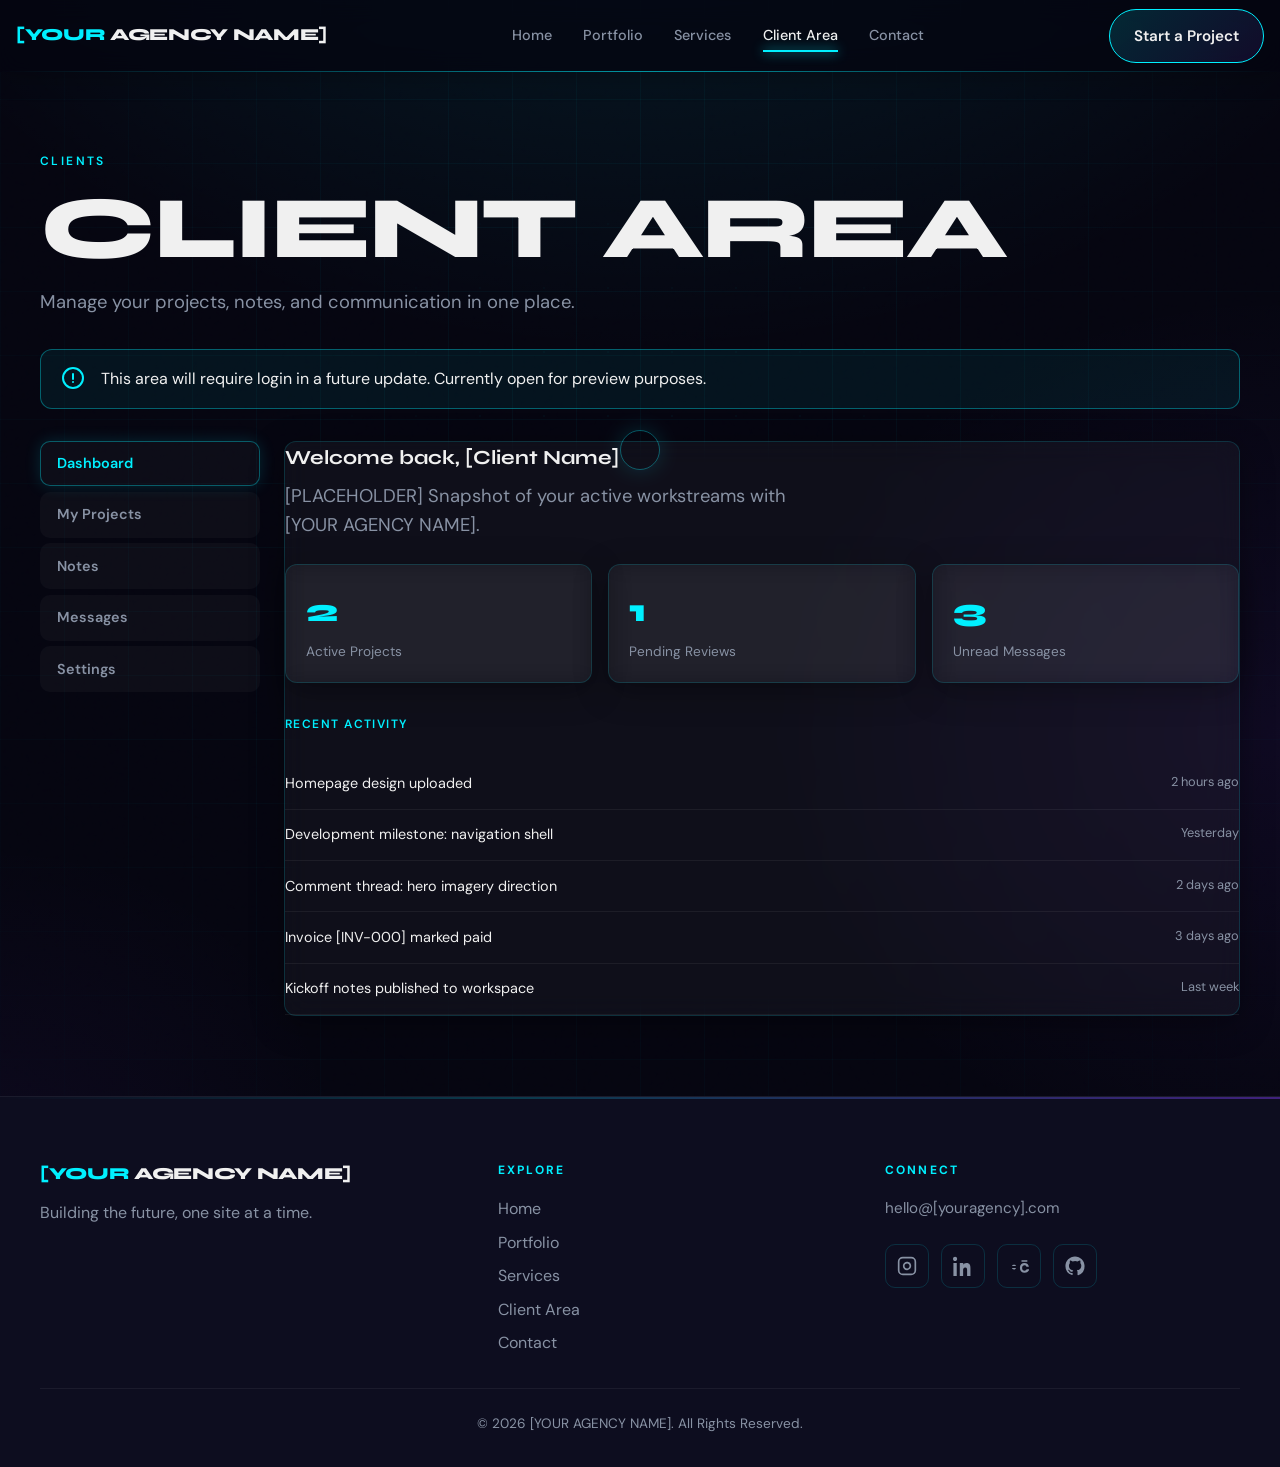
==== client-area.html @ 8cc94b4e "Add multi-page agency portfolio site (static HTML/CSS/JS) Co-authored-by: Cursor <cursoragent@cursor" ====
<!DOCTYPE html>
<html lang="en">
  <head>
    <meta charset="utf-8" />
    <meta name="viewport" content="width=device-width, initial-scale=1" />
    <meta name="description" content="Client Area — preview dashboard for [YOUR AGENCY NAME] clients." />
    <title>Client Area — [YOUR AGENCY NAME]</title>
    <link rel="icon" href="favicon.svg" type="image/svg+xml" />
    <link rel="preconnect" href="https://fonts.googleapis.com" />
    <link rel="preconnect" href="https://fonts.gstatic.com" crossorigin />
    <link
      href="https://fonts.googleapis.com/css2?family=DM+Sans:ital,opsz,wght@0,9..40,400;0,9..40,500;0,9..40,600;0,9..40,700&family=Syne:wght@400;500;600;700;800&display=swap"
      rel="stylesheet"
    />
    <link rel="stylesheet" href="style.css" />
  </head>
  <body class="page page--client-area" data-page="client-area">
    <!-- BRAND_PLACEHOLDER: [YOUR AGENCY NAME] -->

    <div class="page-bg" aria-hidden="true">
      <div class="page-bg__grid"></div>
      <div class="page-bg__dots"></div>
      <div class="page-bg__noise"></div>
    </div>

    <div class="custom-cursor" aria-hidden="true">
      <div class="custom-cursor__dot"></div>
      <div class="custom-cursor__ring"></div>
    </div>

    <header id="site-header" class="site-header"></header>

    <main id="main-content">
      <section class="page-hero" aria-labelledby="client-title">
        <div class="container">
          <header class="reveal">
            <span class="section__eyebrow">Clients</span>
            <h1 id="client-title" class="section__title section__title--page">CLIENT AREA</h1>
            <p class="section__lead">Manage your projects, notes, and communication in one place.</p>
          </header>

          <div class="banner-info reveal" role="status">
            <svg width="24" height="24" viewBox="0 0 24 24" fill="none" stroke="currentColor" aria-hidden="true">
              <circle cx="12" cy="12" r="10" stroke-width="2" />
              <path d="M12 8v5M12 16h.01" stroke-width="2" stroke-linecap="round" />
            </svg>
            <p style="margin: 0; color: var(--text-primary)">
              This area will require login in a future update. Currently open for preview purposes.
            </p>
          </div>

          <div class="dashboard reveal">
            <div class="dashboard__tabs" role="tablist" aria-label="Client dashboard sections">
              <button
                type="button"
                class="tab-btn is-active"
                role="tab"
                aria-selected="true"
                aria-controls="panel-dashboard"
                id="tab-dashboard"
                data-tab-target="dashboard"
              >
                Dashboard
              </button>
              <button
                type="button"
                class="tab-btn"
                role="tab"
                aria-selected="false"
                aria-controls="panel-projects"
                id="tab-projects"
                data-tab-target="projects"
              >
                My Projects
              </button>
              <button
                type="button"
                class="tab-btn"
                role="tab"
                aria-selected="false"
                aria-controls="panel-notes"
                id="tab-notes"
                data-tab-target="notes"
              >
                Notes
              </button>
              <button
                type="button"
                class="tab-btn"
                role="tab"
                aria-selected="false"
                aria-controls="panel-messages"
                id="tab-messages"
                data-tab-target="messages"
              >
                Messages
              </button>
              <button
                type="button"
                class="tab-btn"
                role="tab"
                aria-selected="false"
                aria-controls="panel-settings"
                id="tab-settings"
                data-tab-target="settings"
              >
                Settings
              </button>
            </div>

            <div class="dashboard__panels">
              <!-- Dashboard -->
              <div
                class="tab-panel is-active glass glass--static"
                role="tabpanel"
                id="panel-dashboard"
                aria-labelledby="tab-dashboard"
                data-tab-panel="dashboard"
              >
                <h2 class="service-card__title" style="margin-top: 0">Welcome back, [Client Name]</h2>
                <p class="section__lead" style="margin-bottom: 1.5rem">
                  [PLACEHOLDER] Snapshot of your active workstreams with [YOUR AGENCY NAME].
                </p>
                <div class="stat-grid">
                  <article class="glass glass--static stat-card">
                    <p class="stat-card__value">2</p>
                    <p class="stat-card__label">Active Projects</p>
                  </article>
                  <article class="glass glass--static stat-card">
                    <p class="stat-card__value">1</p>
                    <p class="stat-card__label">Pending Reviews</p>
                  </article>
                  <article class="glass glass--static stat-card">
                    <p class="stat-card__value">3</p>
                    <p class="stat-card__label">Unread Messages</p>
                  </article>
                </div>
                <h3 class="section__eyebrow" style="margin-top: 2rem; letter-spacing: 0.12em">Recent activity</h3>
                <ul class="activity-list">
                  <li>
                    <span>Homepage design uploaded</span>
                    <time datetime="2026-05-04">2 hours ago</time>
                  </li>
                  <li>
                    <span>Development milestone: navigation shell</span>
                    <time datetime="2026-05-03">Yesterday</time>
                  </li>
                  <li>
                    <span>Comment thread: hero imagery direction</span>
                    <time datetime="2026-05-02">2 days ago</time>
                  </li>
                  <li>
                    <span>Invoice [INV-000] marked paid</span>
                    <time datetime="2026-05-01">3 days ago</time>
                  </li>
                  <li>
                    <span>Kickoff notes published to workspace</span>
                    <time datetime="2026-04-28">Last week</time>
                  </li>
                </ul>
              </div>

              <!-- Projects -->
              <div
                class="tab-panel glass glass--static"
                role="tabpanel"
                id="panel-projects"
                aria-labelledby="tab-projects"
                data-tab-panel="projects"
                hidden
              >
                <h2 class="service-card__title" style="margin-top: 0">My Projects</h2>
                <div style="display: grid; gap: 1rem; margin-top: 1rem">
                  <article class="glass glass--static" style="padding: 1.25rem">
                    <div style="display: flex; flex-wrap: wrap; justify-content: space-between; gap: 0.75rem">
                      <h3 class="portfolio-item__name" style="margin: 0">Aurora Commerce</h3>
                      <span class="badge badge--progress">In Progress</span>
                    </div>
                    <p style="color: var(--text-secondary); font-size: 0.9rem; margin: 0.35rem 0 0">
                      Last updated: <time datetime="2026-05-04">May 4, 2026</time>
                    </p>
                    <div class="progress" aria-hidden="true">
                      <div class="progress__bar" style="width: 62%"></div>
                    </div>
                    <button type="button" class="btn btn--magnetic" style="margin-top: 1rem">View Details</button>
                  </article>
                  <article class="glass glass--static" style="padding: 1.25rem">
                    <div style="display: flex; flex-wrap: wrap; justify-content: space-between; gap: 0.75rem">
                      <h3 class="portfolio-item__name" style="margin: 0">Signal Foundry Site</h3>
                      <span class="badge badge--review">Review</span>
                    </div>
                    <p style="color: var(--text-secondary); font-size: 0.9rem; margin: 0.35rem 0 0">
                      Last updated: <time datetime="2026-05-02">May 2, 2026</time>
                    </p>
                    <div class="progress" aria-hidden="true">
                      <div class="progress__bar" style="width: 88%"></div>
                    </div>
                    <button type="button" class="btn btn--magnetic" style="margin-top: 1rem">View Details</button>
                  </article>
                  <article class="glass glass--static" style="padding: 1.25rem">
                    <div style="display: flex; flex-wrap: wrap; justify-content: space-between; gap: 0.75rem">
                      <h3 class="portfolio-item__name" style="margin: 0">Vertex Summit Hub</h3>
                      <span class="badge badge--done">Complete</span>
                    </div>
                    <p style="color: var(--text-secondary); font-size: 0.9rem; margin: 0.35rem 0 0">
                      Last updated: <time datetime="2026-04-20">Apr 20, 2026</time>
                    </p>
                    <div class="progress" aria-hidden="true">
                      <div class="progress__bar" style="width: 100%"></div>
                    </div>
                    <button type="button" class="btn btn--magnetic" style="margin-top: 1rem">View Details</button>
                  </article>
                </div>
              </div>

              <!-- Notes -->
              <div
                class="tab-panel glass glass--static"
                role="tabpanel"
                id="panel-notes"
                aria-labelledby="tab-notes"
                data-tab-panel="notes"
                hidden
              >
                <h2 class="service-card__title" style="margin-top: 0">Notes</h2>
                <p class="section__lead">Saved locally in your browser (localStorage) for this preview.</p>
                <form id="note-form" class="note-form glass glass--static" style="padding: 1rem; margin-bottom: 1rem">
                  <div class="field">
                    <label for="note-title">Note title</label>
                    <input id="note-title" name="note-title" type="text" autocomplete="off" placeholder="[TITLE]" />
                    <span class="field__error" aria-live="polite"></span>
                  </div>
                  <div class="field">
                    <label for="note-body">Note body</label>
                    <textarea id="note-body" name="note-body" rows="4" placeholder="[NOTE CONTENT]"></textarea>
                    <span class="field__error" aria-live="polite"></span>
                  </div>
                  <button type="submit" class="btn btn--primary btn--magnetic">Add Note</button>
                </form>
                <div class="notes-layout">
                  <div id="notes-list" class="notes-list" aria-label="Saved notes"></div>
                  <div id="note-detail" class="note-editor glass glass--static">
                    <p style="margin: 0; color: var(--text-secondary)">Select a note to read it here.</p>
                  </div>
                </div>
              </div>

              <!-- Messages -->
              <div
                class="tab-panel glass glass--static"
                role="tabpanel"
                id="panel-messages"
                aria-labelledby="tab-messages"
                data-tab-panel="messages"
                hidden
              >
                <h2 class="service-card__title" style="margin-top: 0">Messages</h2>
                <p class="section__lead">[PLACEHOLDER] Thread preview — no backend attached.</p>
                <div id="chat-thread" class="chat" aria-label="Mock conversation">
                  <div class="chat-bubble chat-bubble--agency">
                    Hey [Client Name] — sharing the updated hero concepts in the workspace. Let us know which direction
                    feels closest.
                  </div>
                  <div class="chat-bubble chat-bubble--client">
                    Loving direction B. Can we push the typography even larger on desktop?
                  </div>
                  <div class="chat-bubble chat-bubble--agency">
                    Absolutely — we'll stage a v2 with oversized display type and tighter rhythm.
                  </div>
                </div>
                <form id="chat-form" class="chat-form">
                  <label class="visually-hidden" for="chat-input">Message</label>
                  <input id="chat-input" type="text" placeholder="[TYPE A MESSAGE]" autocomplete="off" />
                  <button type="submit" class="btn btn--primary btn--magnetic">Send</button>
                </form>
              </div>

              <!-- Settings -->
              <div
                class="tab-panel glass glass--static"
                role="tabpanel"
                id="panel-settings"
                aria-labelledby="tab-settings"
                data-tab-panel="settings"
                hidden
              >
                <h2 class="service-card__title" style="margin-top: 0">Settings</h2>
                <p class="section__lead">[PLACEHOLDER] Profile fields — preview only.</p>
                <form id="settings-form" class="glass glass--static" style="padding: 1.25rem; display: grid; gap: 1rem">
                  <div class="field">
                    <label for="set-name">Name</label>
                    <input id="set-name" type="text" value="[Client Name]" autocomplete="name" />
                  </div>
                  <div class="field">
                    <label for="set-email">Email</label>
                    <input id="set-email" type="email" value="client@[youragency].com" autocomplete="email" />
                  </div>
                  <div class="field">
                    <label for="set-company">Company</label>
                    <input id="set-company" type="text" value="[COMPANY NAME]" autocomplete="organization" />
                  </div>
                  <div class="field">
                    <label for="set-contact">Preferred contact method</label>
                    <select id="set-contact">
                      <option>Email</option>
                      <option>Phone</option>
                      <option>Slack / Chat</option>
                    </select>
                  </div>
                  <button type="submit" class="btn btn--primary btn--magnetic">Save Changes</button>
                </form>
              </div>
            </div>
          </div>
        </div>
      </section>
    </main>

    <footer id="site-footer" class="site-footer"></footer>

    <script src="components.js"></script>
    <script src="main.js"></script>
  </body>
</html>
---- style.css ----
/**
 * [YOUR AGENCY NAME] — Global styles
 * Futuristic agency theme: deep space, cyan/violet accents, glass UI.
 * Mobile-first breakpoints: 480 | 768 | 1024 | 1280
 */

/* -------------------------------------------------------------------------- */
/* Design tokens                                                              */
/* -------------------------------------------------------------------------- */

:root {
  --bg-primary: #050510;
  --bg-secondary: #0d0d1f;
  --bg-card: rgba(255, 255, 255, 0.04);
  --accent-cyan: #00f0ff;
  --accent-cyan-glow: rgba(0, 240, 255, 0.15);
  --accent-violet: #7c3aed;
  --accent-violet-glow: rgba(124, 58, 237, 0.15);
  --text-primary: #f0f0f0;
  --text-secondary: #8892a4;
  --border: rgba(0, 240, 255, 0.15);
  --glass-blur: blur(12px);
  --radius: 12px;
  --font-display: "Syne", sans-serif;
  --font-body: "DM Sans", sans-serif;
  --error: #ff4d6d;
  --header-h: 72px;
  --ease-out: cubic-bezier(0.22, 1, 0.36, 1);
}

/* -------------------------------------------------------------------------- */
/* Base                                                                       */
/* -------------------------------------------------------------------------- */

*,
*::before,
*::after {
  box-sizing: border-box;
}

html {
  scroll-behavior: smooth;
}

body {
  margin: 0;
  min-height: 100vh;
  font-family: var(--font-body);
  font-size: 1rem;
  line-height: 1.6;
  color: var(--text-primary);
  background-color: var(--bg-primary);
  overflow-x: hidden;
  -webkit-font-smoothing: antialiased;
}

/* Custom cursor: hide system cursor on fine pointers only */
@media (pointer: fine) {
  body.has-custom-cursor,
  body.has-custom-cursor * {
    cursor: none;
  }
}

img {
  max-width: 100%;
  height: auto;
  display: block;
}

a {
  color: inherit;
  text-decoration: none;
}

button,
input,
select,
textarea {
  font: inherit;
  color: inherit;
}

:focus {
  outline: none;
}

:focus-visible {
  outline: 2px solid var(--accent-cyan);
  outline-offset: 3px;
}

/* -------------------------------------------------------------------------- */
/* Page shell — shared background (every page)                                */
/* -------------------------------------------------------------------------- */

.page-bg {
  position: fixed;
  inset: 0;
  z-index: -2;
  background-color: var(--bg-primary);
  background-image:
    radial-gradient(ellipse 120% 80% at 50% -20%, rgba(0, 240, 255, 0.12), transparent 55%),
    radial-gradient(ellipse 80% 60% at 100% 50%, rgba(124, 58, 237, 0.08), transparent 50%),
    radial-gradient(ellipse 60% 50% at 0% 80%, rgba(124, 58, 237, 0.06), transparent 45%);
  overflow: hidden;
}

/* Animated grid */
.page-bg__grid {
  position: absolute;
  inset: -50%;
  width: 200%;
  height: 200%;
  background-image:
    linear-gradient(rgba(0, 240, 255, 0.04) 1px, transparent 1px),
    linear-gradient(90deg, rgba(0, 240, 255, 0.04) 1px, transparent 1px);
  background-size: 64px 64px;
  transform-origin: center;
  animation: grid-drift 80s linear infinite;
  mask-image: radial-gradient(ellipse 55% 55% at 50% 40%, black 20%, transparent 70%);
}

@keyframes grid-drift {
  0% {
    transform: translate(0, 0) rotate(0deg);
  }
  100% {
    transform: translate(-64px, -64px) rotate(0.5deg);
  }
}

/* Glowing grid intersections (subtle dots) */
.page-bg__dots {
  position: absolute;
  inset: 0;
  background-image: radial-gradient(
    circle,
    rgba(0, 240, 255, 0.12) 1px,
    transparent 1.5px
  );
  background-size: 64px 64px;
  opacity: 0.35;
  animation: grid-drift 80s linear infinite reverse;
  mask-image: radial-gradient(ellipse 50% 45% at 50% 35%, black, transparent 75%);
}

/* Noise overlay */
.page-bg__noise {
  position: absolute;
  inset: 0;
  opacity: 0.07;
  pointer-events: none;
  background-image: url("data:image/svg+xml,%3Csvg viewBox='0 0 256 256' xmlns='http://www.w3.org/2000/svg'%3E%3Cfilter id='n'%3E%3CfeTurbulence type='fractalNoise' baseFrequency='0.9' numOctaves='4' stitchTiles='stitch'/%3E%3C/filter%3E%3Crect width='100%25' height='100%25' filter='url(%23n)'/%3E%3C/svg%3E");
  mix-blend-mode: overlay;
}

/* -------------------------------------------------------------------------- */
/* Custom cursor                                                              */
/* -------------------------------------------------------------------------- */

.custom-cursor {
  position: fixed;
  top: 0;
  left: 0;
  z-index: 9999;
  pointer-events: none;
  mix-blend-mode: screen;
  display: none;
}

@media (pointer: fine) {
  .custom-cursor {
    display: block;
  }
}

.custom-cursor__dot {
  position: absolute;
  width: 8px;
  height: 8px;
  margin: -4px 0 0 -4px;
  border-radius: 50%;
  background: var(--accent-cyan);
  box-shadow:
    0 0 12px var(--accent-cyan),
    0 0 24px var(--accent-cyan-glow);
  transform: translate3d(-100px, -100px, 0);
  transition: transform 0.06s linear;
}

.custom-cursor__ring {
  position: absolute;
  width: 40px;
  height: 40px;
  margin: -20px 0 0 -20px;
  border-radius: 50%;
  border: 1px solid rgba(0, 240, 255, 0.35);
  box-shadow: 0 0 20px rgba(0, 240, 255, 0.15);
  transform: translate3d(-100px, -100px, 0);
  transition: transform 0.18s var(--ease-out);
}

/* -------------------------------------------------------------------------- */
/* Page transitions                                                           */
/* -------------------------------------------------------------------------- */

body {
  opacity: 1;
  transform: translateY(0);
  transition:
    opacity 0.45s var(--ease-out),
    transform 0.45s var(--ease-out);
}

body.page-exit {
  opacity: 0;
  transform: translateY(-16px);
}

body.page-enter {
  opacity: 0;
  transform: translateY(20px);
}

body.page-enter-active {
  opacity: 1;
  transform: translateY(0);
}

/* -------------------------------------------------------------------------- */
/* Layout utilities                                                           */
/* -------------------------------------------------------------------------- */

.container {
  width: min(1200px, 100% - 2rem);
  margin-inline: auto;
}

@media (min-width: 768px) {
  .container {
    width: min(1200px, 100% - 3rem);
  }
}

.section {
  position: relative;
  padding-block: clamp(3.5rem, 10vw, 6rem);
}

.section__title {
  font-family: var(--font-display);
  font-weight: 800;
  font-size: clamp(2.5rem, 6vw, 4.5rem);
  line-height: 1.05;
  letter-spacing: -0.02em;
  margin: 0 0 0.75rem;
}

.section__title--page {
  font-size: clamp(3rem, 8vw, 5.5rem);
}

.section__eyebrow {
  font-size: 0.75rem;
  font-weight: 600;
  letter-spacing: 0.2em;
  text-transform: uppercase;
  color: var(--accent-cyan);
  margin-bottom: 0.75rem;
  display: block;
}

.section__lead {
  color: var(--text-secondary);
  font-size: clamp(1rem, 2vw, 1.15rem);
  max-width: 42ch;
  margin: 0 0 2rem;
}

/* Wave / diagonal section dividers — never flat horizontal rules */
.section-divider {
  display: block;
  width: 100%;
  height: clamp(48px, 8vw, 80px);
  color: var(--bg-secondary);
  margin-top: -1px;
}

.section-divider--flip {
  transform: scaleY(-1);
}

.section-divider--diagonal {
  height: clamp(40px, 6vw, 64px);
  background: linear-gradient(
    to bottom right,
    transparent 49.5%,
    var(--bg-secondary) 50%
  );
}

/* -------------------------------------------------------------------------- */
/* Reveal on scroll (Intersection Observer)                                   */
/* -------------------------------------------------------------------------- */

.reveal {
  opacity: 0;
  transform: translateY(28px);
  transition:
    opacity 0.7s var(--ease-out),
    transform 0.7s var(--ease-out);
}

.reveal.is-visible {
  opacity: 1;
  transform: translateY(0);
}

.reveal-stagger > * {
  opacity: 0;
  transform: translateY(24px);
  transition:
    opacity 0.65s var(--ease-out),
    transform 0.65s var(--ease-out);
}

.reveal-stagger.is-visible > * {
  opacity: 1;
  transform: translateY(0);
}

/* -------------------------------------------------------------------------- */
/* Buttons                                                                    */
/* -------------------------------------------------------------------------- */

.btn {
  position: relative;
  display: inline-flex;
  align-items: center;
  justify-content: center;
  gap: 0.5rem;
  padding: 0.85rem 1.5rem;
  border-radius: 999px;
  font-weight: 600;
  font-size: 0.95rem;
  border: 1px solid rgba(0, 240, 255, 0.45);
  background: transparent;
  color: var(--text-primary);
  box-shadow: 0 0 0 rgba(0, 240, 255, 0);
  transition:
    border-color 0.3s ease,
    box-shadow 0.35s ease,
    background 0.3s ease,
    transform 0.2s var(--ease-out);
}

.btn--magnetic {
  will-change: transform;
}

.btn::before {
  content: "";
  position: absolute;
  inset: -1px;
  border-radius: inherit;
  padding: 1px;
  background: linear-gradient(135deg, rgba(0, 240, 255, 0.5), rgba(124, 58, 237, 0.35));
  -webkit-mask:
    linear-gradient(#fff 0 0) content-box,
    linear-gradient(#fff 0 0);
  mask:
    linear-gradient(#fff 0 0) content-box,
    linear-gradient(#fff 0 0);
  -webkit-mask-composite: xor;
  mask-composite: exclude;
  opacity: 0;
  transition: opacity 0.3s ease;
  pointer-events: none;
}

.btn:hover::before,
.btn:focus-visible::before {
  opacity: 1;
}

.btn:hover,
.btn:focus-visible {
  border-color: var(--accent-cyan);
  box-shadow:
    0 0 24px var(--accent-cyan-glow),
    0 0 48px rgba(0, 240, 255, 0.08);
}

.btn--primary {
  background: linear-gradient(135deg, rgba(0, 240, 255, 0.15), rgba(124, 58, 237, 0.12));
  border-color: var(--accent-cyan);
}

.btn--primary:hover,
.btn--primary:focus-visible {
  background: linear-gradient(135deg, rgba(0, 240, 255, 0.35), rgba(124, 58, 237, 0.2));
}

.btn--glow {
  animation: btn-glow-pulse 2.5s ease-in-out infinite;
}

@keyframes btn-glow-pulse {
  0%,
  100% {
    box-shadow: 0 0 20px rgba(0, 240, 255, 0.15);
  }
  50% {
    box-shadow:
      0 0 32px rgba(0, 240, 255, 0.35),
      0 0 64px rgba(0, 240, 255, 0.12);
  }
}

.btn-row {
  display: flex;
  flex-wrap: wrap;
  gap: 1rem;
}

/* -------------------------------------------------------------------------- */
/* Glass cards                                                                */
/* -------------------------------------------------------------------------- */

.glass {
  position: relative;
  background: var(--bg-card);
  -webkit-backdrop-filter: var(--glass-blur);
  backdrop-filter: var(--glass-blur);
  border: 1px solid var(--border);
  border-radius: var(--radius);
  box-shadow: 0 8px 32px rgba(0, 0, 0, 0.35);
  transition:
    transform 0.35s var(--ease-out),
    border-color 0.35s ease,
    box-shadow 0.35s ease;
}

.glass:hover {
  border-color: rgba(0, 240, 255, 0.45);
  box-shadow:
    0 0 24px var(--accent-cyan-glow),
    0 12px 40px rgba(0, 0, 0, 0.4);
}

.glass--static:hover {
  transform: none;
}

.glass--lift:hover {
  transform: scale(1.02) translateY(-4px);
}

/* -------------------------------------------------------------------------- */
/* Site header / nav                                                          */
/* -------------------------------------------------------------------------- */

.site-header {
  position: fixed;
  top: 0;
  left: 0;
  right: 0;
  z-index: 1000;
  height: var(--header-h);
  display: flex;
  align-items: center;
  background: rgba(5, 5, 16, 0.72);
  -webkit-backdrop-filter: blur(12px);
  backdrop-filter: blur(12px);
  border-bottom: 1px solid transparent;
  border-image: linear-gradient(
      90deg,
      transparent,
      rgba(0, 240, 255, 0.35) 30%,
      rgba(0, 240, 255, 0.6) 50%,
      rgba(0, 240, 255, 0.35) 70%,
      transparent
    )
    1;
  box-shadow: 0 4px 24px rgba(0, 0, 0, 0.25);
}

.site-header__inner {
  width: min(1280px, 100% - 2rem);
  margin-inline: auto;
  display: flex;
  align-items: center;
  justify-content: space-between;
  gap: 1rem;
}

.logo {
  font-family: var(--font-display);
  font-weight: 800;
  font-size: 1.05rem;
  letter-spacing: -0.02em;
  white-space: nowrap;
}

.logo__accent {
  color: var(--accent-cyan);
}

.logo__rest {
  color: var(--text-primary);
}

.nav-desktop {
  display: none;
  align-items: center;
  gap: 0.25rem;
}

@media (min-width: 1024px) {
  .nav-desktop {
    display: flex;
  }
}

.nav-desktop a {
  position: relative;
  padding: 0.5rem 0.85rem;
  font-size: 0.9rem;
  font-weight: 500;
  color: var(--text-secondary);
  transition: color 0.25s ease;
}

.nav-desktop a::after {
  content: "";
  position: absolute;
  left: 0.85rem;
  right: 0.85rem;
  bottom: 0.2rem;
  height: 2px;
  background: var(--accent-cyan);
  transform: scaleX(0);
  transform-origin: left;
  transition: transform 0.35s var(--ease-out);
  box-shadow: 0 0 12px var(--accent-cyan);
}

.nav-desktop a:hover,
.nav-desktop a:focus-visible {
  color: var(--text-primary);
  text-shadow: 0 0 18px rgba(0, 240, 255, 0.35);
}

.nav-desktop a.is-active {
  color: var(--text-primary);
}

.nav-desktop a.is-active::after {
  transform: scaleX(1);
}

.nav-cta {
  display: none;
}

@media (min-width: 1024px) {
  .nav-cta {
    display: inline-flex;
  }
}

.nav-toggle {
  display: flex;
  align-items: center;
  justify-content: center;
  width: 48px;
  height: 48px;
  border: 1px solid var(--border);
  border-radius: 10px;
  background: rgba(255, 255, 255, 0.03);
  -webkit-backdrop-filter: blur(8px);
  backdrop-filter: blur(8px);
  cursor: pointer;
}

@media (min-width: 1024px) {
  .nav-toggle {
    display: none;
  }
}

.nav-toggle__bars {
  display: flex;
  flex-direction: column;
  gap: 6px;
  width: 22px;
}

.nav-toggle__bars span {
  display: block;
  height: 2px;
  background: var(--accent-cyan);
  border-radius: 2px;
  transition: transform 0.3s ease, opacity 0.3s ease;
}

.site-header.is-open .nav-toggle__bars span:nth-child(1) {
  transform: translateY(8px) rotate(45deg);
}

.site-header.is-open .nav-toggle__bars span:nth-child(2) {
  opacity: 0;
}

.site-header.is-open .nav-toggle__bars span:nth-child(3) {
  transform: translateY(-8px) rotate(-45deg);
}

/* Mobile overlay menu */
.nav-overlay {
  position: fixed;
  inset: 0;
  z-index: 999;
  background: rgba(5, 5, 16, 0.94);
  -webkit-backdrop-filter: blur(16px);
  backdrop-filter: blur(16px);
  display: flex;
  flex-direction: column;
  padding: calc(var(--header-h) + 1rem) 1.5rem 2rem;
  transform: translateX(100%);
  visibility: hidden;
  transition:
    transform 0.45s var(--ease-out),
    visibility 0.45s;
}

.site-header.is-open .nav-overlay {
  transform: translateX(0);
  visibility: visible;
}

.nav-overlay__close {
  position: absolute;
  top: 1rem;
  right: 1rem;
  width: 48px;
  height: 48px;
  border: 1px solid var(--border);
  border-radius: 10px;
  background: rgba(255, 255, 255, 0.04);
  font-size: 1.5rem;
  line-height: 1;
  color: var(--accent-cyan);
}

.nav-overlay__links {
  display: flex;
  flex-direction: column;
  gap: 0.5rem;
  margin-top: auto;
  margin-bottom: auto;
}

.nav-overlay__links a {
  font-family: var(--font-display);
  font-size: clamp(1.75rem, 8vw, 2.75rem);
  font-weight: 700;
  padding: 0.65rem 0;
  border-bottom: 1px solid rgba(255, 255, 255, 0.06);
  transform: translateX(40px);
  opacity: 0;
  transition:
    transform 0.4s var(--ease-out),
    opacity 0.4s ease;
}

.site-header.is-open .nav-overlay__links a {
  transform: translateX(0);
  opacity: 1;
}

.site-header.is-open .nav-overlay__links a:nth-child(1) {
  transition-delay: 0.05s;
}
.site-header.is-open .nav-overlay__links a:nth-child(2) {
  transition-delay: 0.1s;
}
.site-header.is-open .nav-overlay__links a:nth-child(3) {
  transition-delay: 0.15s;
}
.site-header.is-open .nav-overlay__links a:nth-child(4) {
  transition-delay: 0.2s;
}
.site-header.is-open .nav-overlay__links a:nth-child(5) {
  transition-delay: 0.25s;
}

.nav-overlay__links a.is-active {
  color: var(--accent-cyan);
}

.nav-overlay__cta {
  margin-top: 1rem;
}

/* -------------------------------------------------------------------------- */
/* Main content offset for fixed header                                       */
/* -------------------------------------------------------------------------- */

main {
  padding-top: var(--header-h);
}

/* -------------------------------------------------------------------------- */
/* Hero (home)                                                                */
/* -------------------------------------------------------------------------- */

.hero {
  position: relative;
  min-height: 100vh;
  min-height: 100dvh;
  display: flex;
  flex-direction: column;
  justify-content: center;
  padding-block: clamp(4rem, 12vh, 6rem);
  overflow: hidden;
}

.hero__glow {
  position: absolute;
  width: min(90vw, 700px);
  height: min(90vw, 700px);
  top: 15%;
  left: 50%;
  transform: translateX(-50%);
  background: radial-gradient(circle, rgba(0, 240, 255, 0.18), transparent 65%);
  filter: blur(40px);
  pointer-events: none;
  z-index: 0;
}

.hero__float {
  position: absolute;
  border-radius: 50%;
  filter: blur(60px);
  opacity: 0.5;
  pointer-events: none;
  z-index: 0;
}

.hero__float--1 {
  width: 280px;
  height: 280px;
  background: rgba(124, 58, 237, 0.35);
  top: 10%;
  right: -5%;
  animation: float-a 18s ease-in-out infinite;
}

.hero__float--2 {
  width: 220px;
  height: 220px;
  background: rgba(0, 240, 255, 0.2);
  bottom: 20%;
  left: -8%;
  animation: float-b 22s ease-in-out infinite;
}

@keyframes float-a {
  0%,
  100% {
    transform: translate(0, 0);
  }
  50% {
    transform: translate(-30px, 40px);
  }
}

@keyframes float-b {
  0%,
  100% {
    transform: translate(0, 0);
  }
  50% {
    transform: translate(35px, -25px);
  }
}

.hero__inner {
  position: relative;
  z-index: 1;
  width: min(1200px, 100% - 2rem);
  margin-inline: auto;
}

.hero__title {
  font-family: var(--font-display);
  font-weight: 800;
  font-size: clamp(2.25rem, 8vw, 6rem);
  line-height: 1.02;
  letter-spacing: -0.03em;
  margin: 0 0 1.25rem;
  max-width: 18ch;
}

@media (min-width: 768px) {
  .hero__title {
    font-size: clamp(3rem, 7vw, 6.5rem);
  }
}

@media (min-width: 1024px) {
  .hero__title {
    font-size: clamp(4rem, 6vw, 8rem);
  }
}

.hero__title .line {
  display: block;
}

.hero__sub {
  color: var(--text-secondary);
  font-size: clamp(1.05rem, 2.2vw, 1.35rem);
  max-width: 36ch;
  margin: 0 0 2rem;
}

/* Staggered hero entrance */
.hero-entrance .hero__eyebrow,
.hero-entrance .hero__title .line,
.hero-entrance .hero__sub,
.hero-entrance .hero__actions {
  opacity: 0;
  transform: translateY(32px);
  animation: hero-in 0.9s var(--ease-out) forwards;
}

.hero-entrance .hero__eyebrow {
  animation-delay: 0.05s;
}
.hero-entrance .hero__title .line:nth-child(1) {
  animation-delay: 0.12s;
}
.hero-entrance .hero__title .line:nth-child(2) {
  animation-delay: 0.2s;
}
.hero-entrance .hero__title .line:nth-child(3) {
  animation-delay: 0.28s;
}
.hero-entrance .hero__sub {
  animation-delay: 0.38s;
}
.hero-entrance .hero__actions {
  animation-delay: 0.48s;
}

@keyframes hero-in {
  to {
    opacity: 1;
    transform: translateY(0);
  }
}

.hero__eyebrow {
  font-size: 0.75rem;
  font-weight: 600;
  letter-spacing: 0.22em;
  text-transform: uppercase;
  color: var(--accent-violet);
  margin-bottom: 1rem;
}

.hero__scroll {
  position: absolute;
  bottom: 1.5rem;
  left: 50%;
  transform: translateX(-50%);
  display: flex;
  flex-direction: column;
  align-items: center;
  gap: 0.35rem;
  color: var(--text-secondary);
  font-size: 0.7rem;
  letter-spacing: 0.15em;
  text-transform: uppercase;
}

.hero__scroll svg {
  width: 28px;
  height: 28px;
  color: var(--accent-cyan);
  animation: chevron-bounce 1.8s ease-in-out infinite;
}

@keyframes chevron-bounce {
  0%,
  100% {
    transform: translateY(0);
    opacity: 0.6;
  }
  50% {
    transform: translateY(8px);
    opacity: 1;
  }
}

/* -------------------------------------------------------------------------- */
/* Page hero (inner pages)                                                    */
/* -------------------------------------------------------------------------- */

.page-hero {
  padding-block: clamp(3rem, 10vw, 5rem);
  position: relative;
}

.page-hero .container {
  position: relative;
  z-index: 1;
}

/* -------------------------------------------------------------------------- */
/* Cards grids                                                                */
/* -------------------------------------------------------------------------- */

.card-grid {
  display: grid;
  gap: 1.25rem;
}

@media (min-width: 768px) {
  .card-grid--3 {
    grid-template-columns: repeat(3, 1fr);
  }
}

.service-card {
  padding: 1.75rem;
}

.service-card__icon {
  width: 48px;
  height: 48px;
  margin-bottom: 1rem;
  color: var(--accent-cyan);
}

.service-card__title {
  font-family: var(--font-display);
  font-weight: 700;
  font-size: 1.25rem;
  margin: 0 0 0.5rem;
}

.service-card__text {
  color: var(--text-secondary);
  font-size: 0.95rem;
  margin: 0 0 1.25rem;
}

.service-card__link {
  display: inline-flex;
  align-items: center;
  gap: 0.35rem;
  font-weight: 600;
  font-size: 0.9rem;
  color: var(--accent-cyan);
  transition: gap 0.25s ease;
}

.service-card__link:hover,
.service-card__link:focus-visible {
  gap: 0.6rem;
}

/* Featured work cards */
.work-card {
  position: relative;
  border-radius: var(--radius);
  overflow: hidden;
  min-height: 240px;
}

.work-card__media {
  position: absolute;
  inset: 0;
}

.work-card__media img {
  width: 100%;
  height: 100%;
  object-fit: cover;
  transition: transform 0.6s var(--ease-out);
}

.work-card:hover .work-card__media img {
  transform: scale(1.06);
}

.work-card__body {
  position: relative;
  z-index: 1;
  padding: 1.5rem;
  height: 100%;
  min-height: 260px;
  display: flex;
  flex-direction: column;
  justify-content: flex-end;
  background: linear-gradient(to top, rgba(5, 5, 16, 0.95), transparent 60%);
}

.work-card__overlay {
  position: absolute;
  inset: 0;
  z-index: 2;
  display: flex;
  align-items: flex-end;
  justify-content: center;
  padding: 1.5rem;
  background: linear-gradient(to top, rgba(5, 5, 16, 0.92), rgba(5, 5, 16, 0.4));
  opacity: 0;
  transform: translateY(12px);
  transition:
    opacity 0.4s ease,
    transform 0.4s var(--ease-out);
}

.work-card:hover .work-card__overlay,
.work-card:focus-within .work-card__overlay {
  opacity: 1;
  transform: translateY(0);
}

.work-card__tags {
  display: flex;
  flex-wrap: wrap;
  gap: 0.4rem;
  margin-top: 0.5rem;
}

.tag {
  font-size: 0.7rem;
  font-weight: 600;
  letter-spacing: 0.08em;
  text-transform: uppercase;
  padding: 0.25rem 0.55rem;
  border-radius: 999px;
  border: 1px solid var(--border);
  color: var(--text-secondary);
}

/* -------------------------------------------------------------------------- */
/* Process                                                                    */
/* -------------------------------------------------------------------------- */

.process {
  background: var(--bg-secondary);
}

.process__track {
  display: grid;
  gap: 2rem;
}

@media (min-width: 768px) {
  .process__track {
    grid-template-columns: repeat(4, 1fr);
    gap: 1rem;
    position: relative;
  }

  .process__track::before {
    content: "";
    position: absolute;
    top: 2.25rem;
    left: 8%;
    right: 8%;
    height: 2px;
    background: linear-gradient(
      90deg,
      transparent,
      rgba(0, 240, 255, 0.25) 10%,
      rgba(0, 240, 255, 0.55) 50%,
      rgba(124, 58, 237, 0.35) 90%,
      transparent
    );
    box-shadow: 0 0 20px rgba(0, 240, 255, 0.25);
    z-index: 0;
  }
}

.process-step {
  position: relative;
  z-index: 1;
  text-align: center;
}

.process-step__num {
  font-family: var(--font-display);
  font-weight: 800;
  font-size: clamp(2.5rem, 5vw, 3.5rem);
  color: var(--accent-cyan);
  text-shadow: 0 0 30px var(--accent-cyan-glow);
  line-height: 1;
  margin-bottom: 0.75rem;
}

.process-step__title {
  font-family: var(--font-display);
  font-weight: 700;
  font-size: 1.1rem;
  margin: 0 0 0.5rem;
}

.process-step__text {
  color: var(--text-secondary);
  font-size: 0.9rem;
  margin: 0;
}

/* -------------------------------------------------------------------------- */
/* CTA banner                                                                 */
/* -------------------------------------------------------------------------- */

.cta-banner {
  position: relative;
  padding: clamp(3rem, 8vw, 5rem) 1.5rem;
  text-align: center;
  overflow: hidden;
  border-block: 1px solid rgba(0, 240, 255, 0.2);
}

.cta-banner__bg {
  position: absolute;
  inset: 0;
  background: linear-gradient(
    120deg,
    rgba(0, 240, 255, 0.2),
    rgba(124, 58, 237, 0.25),
    rgba(0, 240, 255, 0.15)
  );
  filter: blur(0);
  animation: cta-shift 10s ease-in-out infinite alternate;
}

@keyframes cta-shift {
  from {
    transform: scale(1) translateX(0);
  }
  to {
    transform: scale(1.08) translateX(-3%);
  }
}

.cta-banner__inner {
  position: relative;
  z-index: 1;
}

.cta-banner h2 {
  font-family: var(--font-display);
  font-weight: 800;
  font-size: clamp(1.75rem, 4vw, 2.75rem);
  margin: 0 0 1.25rem;
}

/* -------------------------------------------------------------------------- */
/* Portfolio page                                                             */
/* -------------------------------------------------------------------------- */

.filter-bar {
  display: flex;
  flex-wrap: wrap;
  gap: 0.5rem;
  margin-bottom: 2rem;
}

.filter-btn {
  padding: 0.55rem 1rem;
  border-radius: 999px;
  border: 1px solid var(--border);
  background: rgba(255, 255, 255, 0.03);
  font-size: 0.8rem;
  font-weight: 600;
  letter-spacing: 0.06em;
  text-transform: uppercase;
  color: var(--text-secondary);
  cursor: pointer;
  transition:
    border-color 0.25s ease,
    color 0.25s ease,
    box-shadow 0.3s ease;
}

.filter-btn:hover,
.filter-btn:focus-visible {
  color: var(--text-primary);
  border-color: rgba(0, 240, 255, 0.35);
}

.filter-btn.is-active {
  color: var(--text-primary);
  border-color: var(--accent-cyan);
  box-shadow: 0 0 20px var(--accent-cyan-glow);
}

.portfolio-masonry {
  display: grid;
  gap: 1.25rem;
  grid-template-columns: 1fr;
}

@media (min-width: 768px) {
  .portfolio-masonry {
    grid-template-columns: 1.2fr 0.8fr;
    grid-auto-rows: 180px;
    grid-template-rows: repeat(6, minmax(160px, auto));
  }

  .portfolio-item:nth-child(1) {
    grid-row: span 2;
    grid-column: 1;
  }
  .portfolio-item:nth-child(2) {
    grid-column: 2;
  }
  .portfolio-item:nth-child(3) {
    grid-column: 2;
    grid-row: span 2;
  }
  .portfolio-item:nth-child(4) {
    grid-column: 1;
    grid-row: span 2;
  }
  .portfolio-item:nth-child(5) {
    grid-column: 2;
  }
  .portfolio-item:nth-child(6) {
    grid-column: 1;
  }
  .portfolio-item:nth-child(7) {
    grid-column: 2;
    grid-row: span 2;
  }
  .portfolio-item:nth-child(8) {
    grid-column: 1;
    grid-row: span 2;
  }
  .portfolio-item:nth-child(9) {
    grid-column: 2;
  }
}

.portfolio-item {
  position: relative;
  border-radius: var(--radius);
  overflow: hidden;
  min-height: 200px;
  transition:
    opacity 0.35s ease,
    transform 0.35s ease;
}

.portfolio-item.is-hidden {
  display: none;
}

.portfolio-item .glass {
  height: 100%;
  border-radius: var(--radius);
  overflow: hidden;
  display: flex;
  flex-direction: column;
}

.portfolio-item__thumb {
  position: relative;
  flex: 1;
  min-height: 160px;
}

.portfolio-item__thumb img {
  width: 100%;
  height: 100%;
  object-fit: cover;
}

.portfolio-item__bar {
  padding: 1rem 1.25rem;
  border-top: 1px solid var(--border);
  background: rgba(5, 5, 16, 0.65);
}

.portfolio-item__name {
  font-family: var(--font-display);
  font-weight: 700;
  font-size: 1.1rem;
  margin: 0 0 0.35rem;
}

.portfolio-item__desc {
  font-size: 0.85rem;
  color: var(--text-secondary);
  margin: 0 0 0.5rem;
}

.portfolio-item__hover {
  position: absolute;
  inset: 0;
  display: flex;
  align-items: flex-end;
  justify-content: center;
  padding: 1.25rem;
  background: linear-gradient(to top, rgba(5, 5, 16, 0.95), transparent 55%);
  opacity: 0;
  transform: translateY(100%);
  transition:
    opacity 0.35s ease,
    transform 0.45s var(--ease-out);
}

.portfolio-item:hover .portfolio-item__hover,
.portfolio-item:focus-within .portfolio-item__hover {
  opacity: 1;
  transform: translateY(0);
}

/* -------------------------------------------------------------------------- */
/* Services rows                                                              */
/* -------------------------------------------------------------------------- */

.service-row {
  display: grid;
  gap: 1rem;
  padding-block: 2rem;
  border-bottom: 1px solid transparent;
  border-image: linear-gradient(
      90deg,
      rgba(0, 240, 255, 0.1),
      rgba(0, 240, 255, 0.45) 50%,
      rgba(124, 58, 237, 0.25)
    )
    1;
}

@media (min-width: 768px) {
  .service-row {
    grid-template-columns: auto 1fr;
    gap: 2rem;
    align-items: start;
  }
}

.service-row__num {
  font-family: var(--font-display);
  font-weight: 800;
  font-size: clamp(2.5rem, 5vw, 4rem);
  color: var(--accent-violet);
  text-shadow: 0 0 28px var(--accent-violet-glow);
  line-height: 1;
}

.service-row__name {
  font-family: var(--font-display);
  font-weight: 700;
  font-size: clamp(1.35rem, 2.5vw, 1.75rem);
  margin: 0 0 0.75rem;
}

.service-row__text {
  color: var(--text-secondary);
  margin: 0 0 1rem;
  max-width: 65ch;
}

/* -------------------------------------------------------------------------- */
/* Pricing                                                                      */
/* -------------------------------------------------------------------------- */

.pricing-grid {
  display: grid;
  gap: 1.25rem;
}

@media (min-width: 768px) {
  .pricing-grid {
    grid-template-columns: repeat(3, 1fr);
    align-items: stretch;
  }
}

.pricing-card {
  padding: 2rem 1.5rem;
  display: flex;
  flex-direction: column;
}

.pricing-card--popular {
  border-color: rgba(0, 240, 255, 0.55);
  box-shadow:
    0 0 32px var(--accent-cyan-glow),
    0 8px 40px rgba(0, 0, 0, 0.35);
}

.pricing-card__badge {
  align-self: flex-start;
  font-size: 0.65rem;
  font-weight: 700;
  letter-spacing: 0.15em;
  text-transform: uppercase;
  padding: 0.35rem 0.65rem;
  border-radius: 999px;
  background: rgba(0, 240, 255, 0.15);
  color: var(--accent-cyan);
  margin-bottom: 1rem;
}

.pricing-card__price {
  font-family: var(--font-display);
  font-weight: 800;
  font-size: 2rem;
  margin: 0 0 1rem;
}

.pricing-card ul {
  margin: 0 0 1.5rem;
  padding-left: 1.1rem;
  color: var(--text-secondary);
  font-size: 0.95rem;
  flex: 1;
}

.pricing-card li + li {
  margin-top: 0.45rem;
}

/* -------------------------------------------------------------------------- */
/* Client area                                                                */
/* -------------------------------------------------------------------------- */

.banner-info {
  display: flex;
  align-items: flex-start;
  gap: 1rem;
  padding: 1rem 1.25rem;
  border-radius: var(--radius);
  border: 1px solid rgba(0, 240, 255, 0.35);
  background: rgba(0, 240, 255, 0.06);
  margin-bottom: 2rem;
}

.banner-info svg {
  flex-shrink: 0;
  color: var(--accent-cyan);
}

.dashboard {
  display: grid;
  gap: 1.5rem;
}

@media (min-width: 1024px) {
  .dashboard {
    grid-template-columns: 220px 1fr;
    align-items: start;
  }
}

.dashboard__tabs {
  display: flex;
  flex-wrap: wrap;
  gap: 0.35rem;
}

@media (min-width: 1024px) {
  .dashboard__tabs {
    flex-direction: column;
  }
}

.tab-btn {
  padding: 0.65rem 1rem;
  border-radius: 10px;
  border: 1px solid transparent;
  background: rgba(255, 255, 255, 0.03);
  font-weight: 600;
  font-size: 0.9rem;
  color: var(--text-secondary);
  text-align: left;
  cursor: pointer;
  transition:
    border-color 0.25s ease,
    color 0.25s ease,
    box-shadow 0.25s ease;
}

.tab-btn:hover,
.tab-btn:focus-visible {
  color: var(--text-primary);
}

.tab-btn.is-active {
  color: var(--accent-cyan);
  border-color: rgba(0, 240, 255, 0.35);
  box-shadow: 0 0 16px var(--accent-cyan-glow);
}

.tab-panel[hidden] {
  display: none !important;
}

.tab-panel:not([hidden]) {
  display: block;
}

.stat-grid {
  display: grid;
  gap: 1rem;
  grid-template-columns: 1fr;
}

@media (min-width: 480px) {
  .stat-grid {
    grid-template-columns: repeat(3, 1fr);
  }
}

.stat-card {
  padding: 1.25rem;
}

.stat-card__value {
  font-family: var(--font-display);
  font-weight: 800;
  font-size: 2rem;
  color: var(--accent-cyan);
  margin: 0 0 0.25rem;
}

.stat-card__label {
  font-size: 0.85rem;
  color: var(--text-secondary);
  margin: 0;
}

.activity-list {
  list-style: none;
  margin: 1.5rem 0 0;
  padding: 0;
}

.activity-list li {
  padding: 0.85rem 0;
  border-bottom: 1px solid rgba(255, 255, 255, 0.06);
  font-size: 0.9rem;
  display: flex;
  justify-content: space-between;
  gap: 1rem;
  flex-wrap: wrap;
}

.activity-list time {
  color: var(--text-secondary);
  font-size: 0.8rem;
}

.badge {
  display: inline-block;
  font-size: 0.7rem;
  font-weight: 700;
  letter-spacing: 0.06em;
  text-transform: uppercase;
  padding: 0.25rem 0.5rem;
  border-radius: 6px;
  border: 1px solid var(--border);
}

.badge--progress {
  color: var(--accent-cyan);
  border-color: rgba(0, 240, 255, 0.35);
}

.badge--review {
  color: #fbbf24;
  border-color: rgba(251, 191, 36, 0.35);
}

.badge--done {
  color: #4ade80;
  border-color: rgba(74, 222, 128, 0.35);
}

.progress {
  height: 6px;
  border-radius: 999px;
  background: rgba(255, 255, 255, 0.08);
  overflow: hidden;
  margin-top: 0.75rem;
}

.progress__bar {
  height: 100%;
  border-radius: inherit;
  background: linear-gradient(90deg, var(--accent-cyan), var(--accent-violet));
  box-shadow: 0 0 12px var(--accent-cyan-glow);
}

.notes-layout {
  display: grid;
  gap: 1rem;
}

@media (min-width: 768px) {
  .notes-layout {
    grid-template-columns: 260px 1fr;
    min-height: 360px;
  }
}

.notes-list {
  display: flex;
  flex-direction: column;
  gap: 0.5rem;
}

.notes-list__row {
  display: flex;
  gap: 0.5rem;
  align-items: stretch;
}

.notes-list__row .note-item {
  flex: 1;
}

.notes-list__row .btn--note-delete {
  flex-shrink: 0;
  align-self: center;
  padding: 0.4rem 0.65rem;
  font-size: 0.75rem;
}

.note-item {
  text-align: left;
  padding: 0.75rem 1rem;
  border-radius: 10px;
  border: 1px solid var(--border);
  background: rgba(255, 255, 255, 0.03);
  cursor: pointer;
  transition: border-color 0.25s ease;
}

.note-item.is-selected {
  border-color: rgba(0, 240, 255, 0.45);
}

.note-item__title {
  font-weight: 700;
  font-size: 0.95rem;
  margin: 0 0 0.25rem;
}

.note-item__preview {
  font-size: 0.8rem;
  color: var(--text-secondary);
  margin: 0;
}

.note-editor {
  padding: 1.25rem;
}

.note-form {
  display: grid;
  gap: 0.75rem;
  margin-bottom: 1rem;
}

.field {
  display: flex;
  flex-direction: column;
  gap: 0.35rem;
}

.field label {
  font-size: 0.8rem;
  font-weight: 600;
  letter-spacing: 0.06em;
  text-transform: uppercase;
  color: var(--text-secondary);
}

.field input,
.field select,
.field textarea {
  padding: 0.75rem 1rem;
  border-radius: 10px;
  border: 1px solid var(--border);
  background: rgba(255, 255, 255, 0.04);
  -webkit-backdrop-filter: blur(8px);
  backdrop-filter: blur(8px);
  transition: border-color 0.2s ease;
}

.field input:focus-visible,
.field select:focus-visible,
.field textarea:focus-visible {
  border-color: rgba(0, 240, 255, 0.45);
}

.field--error input,
.field--error select,
.field--error textarea {
  border-color: var(--error);
  animation: shake 0.45s ease;
}

.field__error {
  font-size: 0.8rem;
  color: var(--error);
  min-height: 1.1em;
}

@keyframes shake {
  0%,
  100% {
    transform: translateX(0);
  }
  20%,
  60% {
    transform: translateX(-6px);
  }
  40%,
  80% {
    transform: translateX(6px);
  }
}

.chat {
  display: flex;
  flex-direction: column;
  gap: 0.75rem;
  max-height: 420px;
  overflow-y: auto;
  padding: 1rem;
  border-radius: var(--radius);
  border: 1px solid var(--border);
  background: rgba(0, 0, 0, 0.25);
  margin-bottom: 1rem;
}

.chat-bubble {
  max-width: 85%;
  padding: 0.75rem 1rem;
  border-radius: 14px;
  font-size: 0.9rem;
  line-height: 1.45;
}

.chat-bubble--client {
  align-self: flex-start;
  background: rgba(255, 255, 255, 0.06);
  border: 1px solid rgba(255, 255, 255, 0.08);
}

.chat-bubble--agency {
  align-self: flex-end;
  background: rgba(0, 240, 255, 0.1);
  border: 1px solid rgba(0, 240, 255, 0.25);
}

.chat-form {
  display: flex;
  gap: 0.5rem;
}

.chat-form input {
  flex: 1;
}

/* -------------------------------------------------------------------------- */
/* Contact page                                                               */
/* -------------------------------------------------------------------------- */

.contact-split {
  display: grid;
  gap: 2.5rem;
}

@media (min-width: 1024px) {
  .contact-split {
    grid-template-columns: 1fr 1.1fr;
    align-items: start;
  }
}

.contact-aside__orb {
  width: min(280px, 70vw);
  height: min(280px, 70vw);
  border-radius: 50%;
  margin-top: 1.5rem;
  background: radial-gradient(circle at 30% 30%, rgba(0, 240, 255, 0.35), transparent 55%),
    radial-gradient(circle at 70% 60%, rgba(124, 58, 237, 0.4), transparent 50%);
  filter: blur(2px);
  animation: float-a 14s ease-in-out infinite;
  box-shadow: 0 0 80px rgba(0, 240, 255, 0.15);
}

.social-row {
  display: flex;
  gap: 0.75rem;
  margin-top: 1.5rem;
}

.social-row a {
  width: 44px;
  height: 44px;
  display: grid;
  place-items: center;
  border-radius: 10px;
  border: 1px solid var(--border);
  color: var(--accent-cyan);
  transition:
    border-color 0.25s ease,
    box-shadow 0.25s ease;
}

.social-row a:hover,
.social-row a:focus-visible {
  border-color: var(--accent-cyan);
  box-shadow: 0 0 18px var(--accent-cyan-glow);
}

/* -------------------------------------------------------------------------- */
/* Footer                                                                     */
/* -------------------------------------------------------------------------- */

.site-footer {
  position: relative;
  padding: clamp(3rem, 8vw, 4rem) 1.5rem 2rem;
  background: var(--bg-secondary);
  border-top: 1px solid rgba(255, 255, 255, 0.06);
}

.site-footer::before {
  content: "";
  position: absolute;
  top: 0;
  left: 0;
  right: 0;
  height: 2px;
  background: linear-gradient(
    90deg,
    transparent,
    rgba(0, 240, 255, 0.2) 20%,
    rgba(124, 58, 237, 0.45) 50%,
    rgba(0, 240, 255, 0.2) 80%,
    transparent
  );
  background-size: 200% 100%;
  animation: footer-gradient 8s linear infinite;
}

@keyframes footer-gradient {
  0% {
    background-position: 0% 50%;
  }
  100% {
    background-position: 200% 50%;
  }
}

.site-footer__grid {
  width: min(1200px, 100% - 2rem);
  margin-inline: auto;
  display: grid;
  gap: 2rem;
}

@media (min-width: 768px) {
  .site-footer__grid {
    grid-template-columns: 1.2fr 1fr 1fr;
  }
}

.site-footer__brand p {
  color: var(--text-secondary);
  margin: 0.75rem 0 0;
  max-width: 32ch;
}

.site-footer h3 {
  font-size: 0.75rem;
  letter-spacing: 0.18em;
  text-transform: uppercase;
  color: var(--accent-cyan);
  margin: 0 0 1rem;
}

.site-footer ul {
  list-style: none;
  margin: 0;
  padding: 0;
}

.site-footer li + li {
  margin-top: 0.5rem;
}

.site-footer a {
  color: var(--text-secondary);
  transition: color 0.2s ease;
}

.site-footer a:hover,
.site-footer a:focus-visible {
  color: var(--text-primary);
}

.site-footer__bottom {
  width: min(1200px, 100% - 2rem);
  margin: 2rem auto 0;
  padding-top: 1.5rem;
  border-top: 1px solid rgba(255, 255, 255, 0.06);
  font-size: 0.85rem;
  color: var(--text-secondary);
  text-align: center;
}

/* -------------------------------------------------------------------------- */
/* Success overlay (contact) — only after submit, not on load               */
/* -------------------------------------------------------------------------- */

.form-success {
  display: none;
  text-align: center;
  padding: clamp(2rem, 6vw, 4rem);
}

.form-success.is-visible {
  display: flex;
  position: fixed;
  inset: 0;
  z-index: 8500;
  flex-direction: column;
  align-items: center;
  justify-content: center;
  padding: 2rem;
  background: rgba(5, 5, 16, 0.92);
  -webkit-backdrop-filter: blur(16px);
  backdrop-filter: blur(16px);
}

.form-success__icon {
  width: 80px;
  height: 80px;
  margin: 0 auto 1.5rem;
  color: var(--accent-cyan);
  filter: drop-shadow(0 0 20px var(--accent-cyan-glow));
}

.form-wrap.is-hidden {
  display: none;
}

/* Toast */
.toast {
  position: fixed;
  bottom: 1.5rem;
  right: 1.5rem;
  z-index: 10000;
  padding: 1rem 1.25rem;
  border-radius: 10px;
  border: 1px solid rgba(0, 240, 255, 0.45);
  background: rgba(5, 5, 16, 0.92);
  -webkit-backdrop-filter: blur(12px);
  backdrop-filter: blur(12px);
  font-weight: 600;
  box-shadow: 0 8px 32px rgba(0, 0, 0, 0.4);
  opacity: 0;
  transform: translateY(12px);
  transition:
    opacity 0.35s ease,
    transform 0.35s var(--ease-out);
}

.toast.is-visible {
  opacity: 1;
  transform: translateY(0);
}

/* Utility */
.visually-hidden {
  position: absolute;
  width: 1px;
  height: 1px;
  padding: 0;
  margin: -1px;
  overflow: hidden;
  clip: rect(0, 0, 0, 0);
  white-space: nowrap;
  border: 0;
}

.text-center {
  text-align: center;
}

.mt-0 {
  margin-top: 0;
}

.mb-2 {
  margin-bottom: 2rem;
}
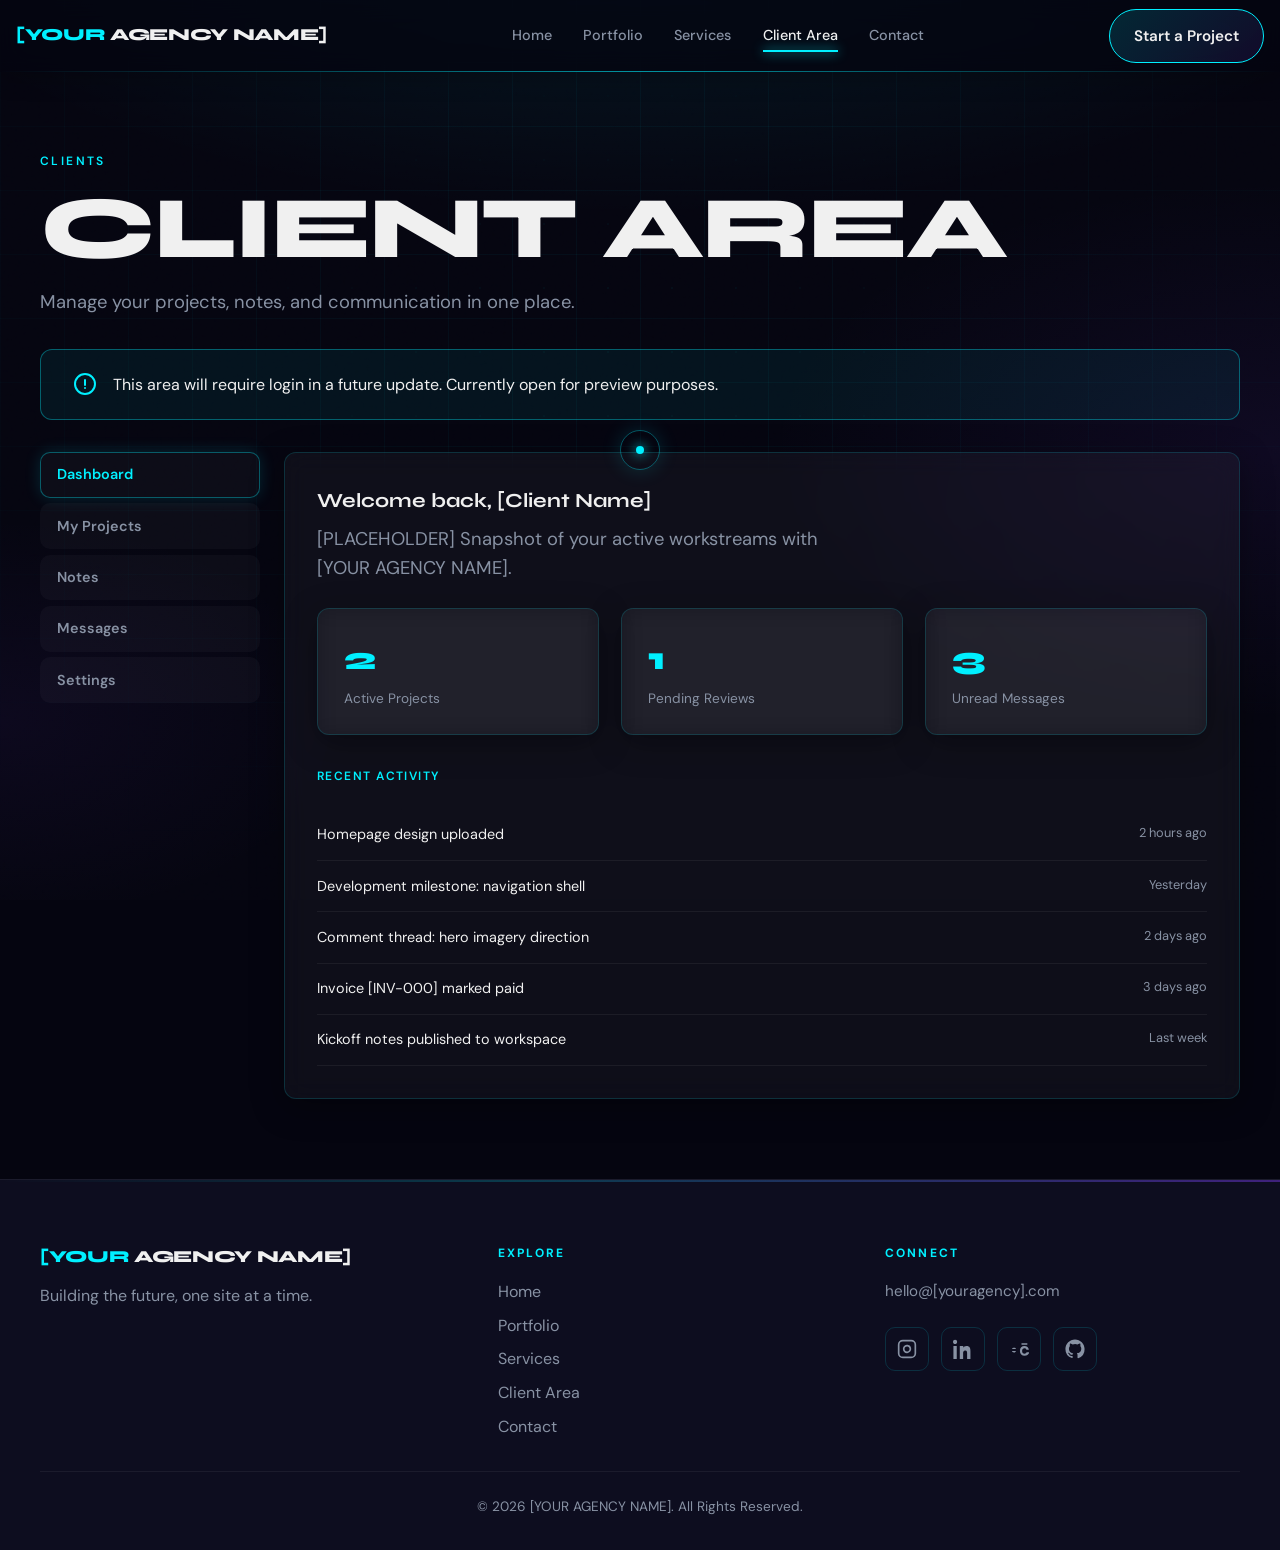
==== commit 263147cc: "fix: client area and notes spacing, cursor sync refinements Co-authored-by: Cursor <cursoragent@curs" ====
--- a/client-area.html
+++ b/client-area.html
@@ -224,7 +224,7 @@
               >
                 <h2 class="service-card__title" style="margin-top: 0">Notes</h2>
                 <p class="section__lead">Saved locally in your browser (localStorage) for this preview.</p>
-                <form id="note-form" class="note-form glass glass--static" style="padding: 1rem; margin-bottom: 1rem">
+                <form id="note-form" class="note-form glass glass--static">
                   <div class="field">
                     <label for="note-title">Note title</label>
                     <input id="note-title" name="note-title" type="text" autocomplete="off" placeholder="[TITLE]" />
@@ -240,7 +240,7 @@
                 <div class="notes-layout">
                   <div id="notes-list" class="notes-list" aria-label="Saved notes"></div>
                   <div id="note-detail" class="note-editor glass glass--static">
-                    <p style="margin: 0; color: var(--text-secondary)">Select a note to read it here.</p>
+                    <p class="note-editor__placeholder">Select a note to read it here.</p>
                   </div>
                 </div>
               </div>
--- a/style.css
+++ b/style.css
@@ -161,11 +161,10 @@
 
 .custom-cursor {
   position: fixed;
-  top: 0;
-  left: 0;
-  z-index: 9999;
+  inset: 0;
+  z-index: 2147483645;
   pointer-events: none;
-  mix-blend-mode: screen;
+  isolation: isolate;
   display: none;
 }
 
@@ -179,26 +178,28 @@
   position: absolute;
   width: 8px;
   height: 8px;
-  margin: -4px 0 0 -4px;
+  left: 0;
+  top: 0;
   border-radius: 50%;
   background: var(--accent-cyan);
   box-shadow:
     0 0 12px var(--accent-cyan),
     0 0 24px var(--accent-cyan-glow);
-  transform: translate3d(-100px, -100px, 0);
-  transition: transform 0.06s linear;
+  transform: translate3d(-100px, -100px, 0) translate(-50%, -50%);
+  will-change: transform;
 }
 
 .custom-cursor__ring {
   position: absolute;
   width: 40px;
   height: 40px;
-  margin: -20px 0 0 -20px;
+  left: 0;
+  top: 0;
   border-radius: 50%;
   border: 1px solid rgba(0, 240, 255, 0.35);
   box-shadow: 0 0 20px rgba(0, 240, 255, 0.15);
-  transform: translate3d(-100px, -100px, 0);
-  transition: transform 0.18s var(--ease-out);
+  transform: translate3d(-100px, -100px, 0) translate(-50%, -50%);
+  will-change: transform;
 }
 
 /* -------------------------------------------------------------------------- */
@@ -207,25 +208,22 @@
 
 body {
   opacity: 1;
-  transform: translateY(0);
-  transition:
-    opacity 0.45s var(--ease-out),
-    transform 0.45s var(--ease-out);
+  /* No transform on body: any transform makes fixed children use the wrong
+     containing block vs. clientX/clientY. Page transitions use opacity only. */
+  transform: none;
+  transition: opacity 0.45s var(--ease-out);
 }
 
 body.page-exit {
   opacity: 0;
-  transform: translateY(-16px);
 }
 
 body.page-enter {
   opacity: 0;
-  transform: translateY(20px);
 }
 
 body.page-enter-active {
   opacity: 1;
-  transform: translateY(0);
 }
 
 /* -------------------------------------------------------------------------- */
@@ -307,6 +305,7 @@
 .reveal {
   opacity: 0;
   transform: translateY(28px);
+  pointer-events: none;
   transition:
     opacity 0.7s var(--ease-out),
     transform 0.7s var(--ease-out);
@@ -315,6 +314,7 @@
 .reveal.is-visible {
   opacity: 1;
   transform: translateY(0);
+  pointer-events: auto;
 }
 
 .reveal-stagger > * {
@@ -325,9 +325,17 @@
     transform 0.65s var(--ease-out);
 }
 
+.reveal-stagger:not(.is-visible) {
+  pointer-events: none;
+}
+
 .reveal-stagger.is-visible > * {
   opacity: 1;
   transform: translateY(0);
+}
+
+.reveal-stagger.is-visible {
+  pointer-events: auto;
 }
 
 /* -------------------------------------------------------------------------- */
@@ -1443,7 +1451,7 @@
   display: flex;
   align-items: flex-start;
   gap: 1rem;
-  padding: 1rem 1.25rem;
+  padding: clamp(1rem, 3vw, 1.35rem) clamp(1.25rem, 5vw, 2rem);
   border-radius: var(--radius);
   border: 1px solid rgba(0, 240, 255, 0.35);
   background: rgba(0, 240, 255, 0.06);
@@ -1453,6 +1461,17 @@
 .banner-info svg {
   flex-shrink: 0;
   color: var(--accent-cyan);
+}
+
+/* Extra horizontal gutter vs default .container (never narrower than 2rem total) */
+.page--client-area .container {
+  width: min(1200px, 100% - clamp(2.5rem, 6vw, 4rem));
+}
+
+@media (min-width: 768px) {
+  .page--client-area .container {
+    width: min(1200px, 100% - clamp(3rem, 8vw, 4.5rem));
+  }
 }
 
 .dashboard {
@@ -1514,9 +1533,14 @@
   display: block;
 }
 
+/* Glass panels have no default padding — keep copy and nested cards off the rim */
+.dashboard__panels > .tab-panel.glass {
+  padding: clamp(1.25rem, 4vw, 2rem);
+}
+
 .stat-grid {
   display: grid;
-  gap: 1rem;
+  gap: clamp(1rem, 3vw, 1.35rem);
   grid-template-columns: 1fr;
 }
 
@@ -1527,7 +1551,7 @@
 }
 
 .stat-card {
-  padding: 1.25rem;
+  padding: clamp(1.15rem, 3.5vw, 1.5rem) clamp(1.15rem, 4vw, 1.65rem);
 }
 
 .stat-card__value {
@@ -1608,25 +1632,29 @@
 
 .notes-layout {
   display: grid;
-  gap: 1rem;
+  gap: clamp(1.25rem, 4vw, 2rem);
 }
 
 @media (min-width: 768px) {
   .notes-layout {
-    grid-template-columns: 260px 1fr;
+    grid-template-columns: minmax(0, 280px) minmax(0, 1fr);
     min-height: 360px;
   }
 }
 
+.notes-layout > * {
+  min-width: 0;
+}
+
 .notes-list {
   display: flex;
   flex-direction: column;
-  gap: 0.5rem;
+  gap: clamp(0.75rem, 2.5vw, 1.15rem);
 }
 
 .notes-list__row {
   display: flex;
-  gap: 0.5rem;
+  gap: clamp(0.65rem, 2vw, 1rem);
   align-items: stretch;
 }
 
@@ -1643,12 +1671,14 @@
 
 .note-item {
   text-align: left;
-  padding: 0.75rem 1rem;
+  padding: clamp(0.95rem, 3vw, 1.25rem) clamp(1rem, 3.5vw, 1.4rem);
   border-radius: 10px;
   border: 1px solid var(--border);
   background: rgba(255, 255, 255, 0.03);
   cursor: pointer;
   transition: border-color 0.25s ease;
+  overflow-wrap: break-word;
+  word-break: break-word;
 }
 
 .note-item.is-selected {
@@ -1658,23 +1688,67 @@
 .note-item__title {
   font-weight: 700;
   font-size: 0.95rem;
-  margin: 0 0 0.25rem;
+  margin: 0 0 0.35rem;
+  line-height: 1.35;
 }
 
 .note-item__preview {
   font-size: 0.8rem;
   color: var(--text-secondary);
   margin: 0;
+  line-height: 1.45;
+}
+
+.note-item__preview--meta {
+  font-size: 0.75rem;
+  margin-top: 0.45rem;
 }
 
 .note-editor {
-  padding: 1.25rem;
+  padding: clamp(1.2rem, 3.5vw, 1.85rem);
+}
+
+.note-editor h3 {
+  margin: 0 0 0.5rem;
+  font-family: var(--font-display);
+  font-size: clamp(1.15rem, 2.5vw, 1.35rem);
+  line-height: 1.25;
+  overflow-wrap: break-word;
+}
+
+.note-editor .note-editor__meta {
+  margin: 0;
+  color: var(--text-secondary);
+  font-size: 0.85rem;
+}
+
+.note-editor .note-editor__body {
+  margin: 1.25rem 0 0;
+  white-space: pre-wrap;
+  line-height: 1.55;
+  overflow-wrap: break-word;
+  word-break: break-word;
+}
+
+.note-editor__placeholder {
+  margin: 0;
+  color: var(--text-secondary);
+  line-height: 1.5;
+  padding: 0.25rem 0;
+}
+
+.notes-list > .note-editor__placeholder {
+  padding: 0.85rem 0.35rem;
 }
 
 .note-form {
   display: grid;
-  gap: 0.75rem;
-  margin-bottom: 1rem;
+  gap: clamp(0.85rem, 2.5vw, 1.1rem);
+  margin-bottom: clamp(1rem, 3vw, 1.5rem);
+}
+
+.note-form.glass {
+  padding: clamp(1.15rem, 3.5vw, 1.75rem);
 }
 
 .field {
@@ -1969,7 +2043,7 @@
   position: fixed;
   bottom: 1.5rem;
   right: 1.5rem;
-  z-index: 10000;
+  z-index: 2147483646;
   padding: 1rem 1.25rem;
   border-radius: 10px;
   border: 1px solid rgba(0, 240, 255, 0.45);
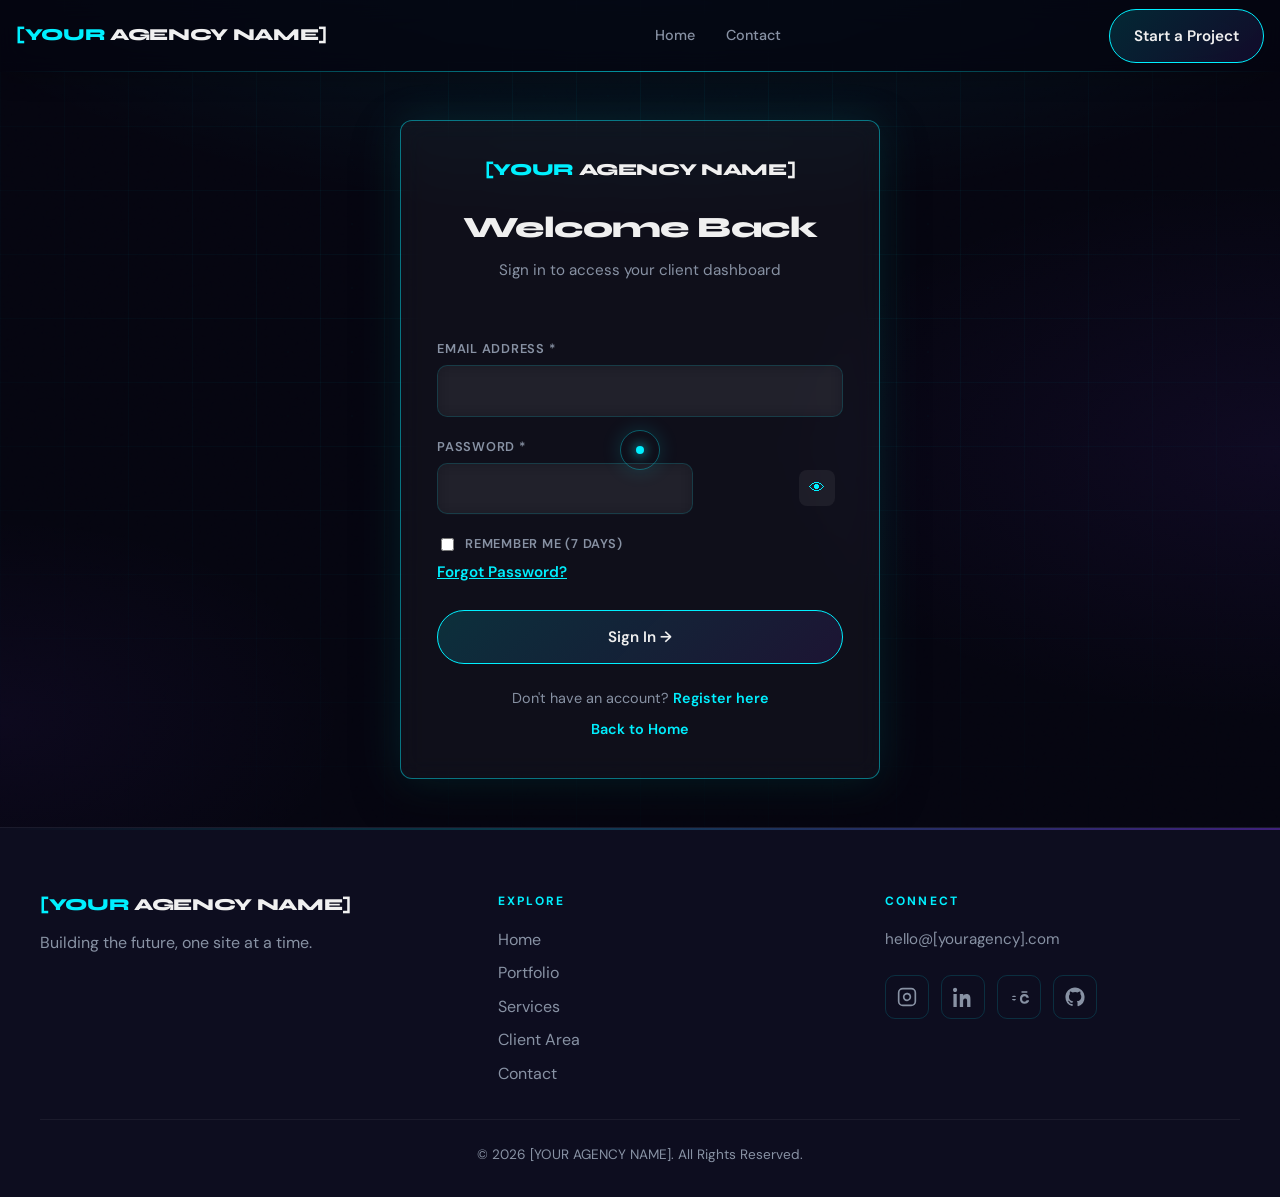
==== commit 1fb94049: "feat: client area auth, admin panel, and contact inbox (localStorage) Co-authored-by: Cursor <cursor" ====
--- a/client-area.html
+++ b/client-area.html
@@ -14,7 +14,27 @@
     />
     <link rel="stylesheet" href="style.css" />
   </head>
-  <body class="page page--client-area" data-page="client-area">
+  <body class="page page--client-area auth-pending" data-page="client-area">
+    <!-- Sync session guard — MUST match AgencyAuth.getSession() in auth.js (keys + expiry) -->
+    <script>
+      (function () {
+        try {
+          var raw = localStorage.getItem("agency_session");
+          if (!raw) {
+            window.location.replace("login.html");
+            return;
+          }
+          var s = JSON.parse(raw);
+          if (!s || !s.userId || !s.expiresAt || Date.now() > new Date(s.expiresAt).getTime()) {
+            localStorage.removeItem("agency_session");
+            window.location.replace("login.html");
+            return;
+          }
+        } catch (e) {
+          window.location.replace("login.html");
+        }
+      })();
+    </script>
     <!-- BRAND_PLACEHOLDER: [YOUR AGENCY NAME] -->
 
     <div class="page-bg" aria-hidden="true">
@@ -44,8 +64,8 @@
               <circle cx="12" cy="12" r="10" stroke-width="2" />
               <path d="M12 8v5M12 16h.01" stroke-width="2" stroke-linecap="round" />
             </svg>
-            <p style="margin: 0; color: var(--text-primary)">
-              This area will require login in a future update. Currently open for preview purposes.
+            <p id="client-banner-text" style="margin: 0; color: var(--text-primary)">
+              You are signed in. Your dashboard data is stored in this browser (localStorage) for preview only.
             </p>
           </div>
 
@@ -117,45 +137,29 @@
                 aria-labelledby="tab-dashboard"
                 data-tab-panel="dashboard"
               >
-                <h2 class="service-card__title" style="margin-top: 0">Welcome back, [Client Name]</h2>
-                <p class="section__lead" style="margin-bottom: 1.5rem">
-                  [PLACEHOLDER] Snapshot of your active workstreams with [YOUR AGENCY NAME].
+                <h2 class="service-card__title" style="margin-top: 0" id="dash-welcome-title">Welcome back</h2>
+                <p class="section__lead" style="margin-bottom: 1.5rem" id="dash-welcome-lead">
+                  Snapshot of your active workstreams with [YOUR AGENCY NAME].
                 </p>
                 <div class="stat-grid">
                   <article class="glass glass--static stat-card">
-                    <p class="stat-card__value">2</p>
+                    <p class="stat-card__value" id="stat-active">0</p>
                     <p class="stat-card__label">Active Projects</p>
                   </article>
                   <article class="glass glass--static stat-card">
-                    <p class="stat-card__value">1</p>
+                    <p class="stat-card__value" id="stat-pending">0</p>
                     <p class="stat-card__label">Pending Reviews</p>
                   </article>
                   <article class="glass glass--static stat-card">
-                    <p class="stat-card__value">3</p>
+                    <p class="stat-card__value" id="stat-unread">0</p>
                     <p class="stat-card__label">Unread Messages</p>
                   </article>
                 </div>
                 <h3 class="section__eyebrow" style="margin-top: 2rem; letter-spacing: 0.12em">Recent activity</h3>
-                <ul class="activity-list">
+                <ul class="activity-list" id="dash-activity">
                   <li>
-                    <span>Homepage design uploaded</span>
-                    <time datetime="2026-05-04">2 hours ago</time>
-                  </li>
-                  <li>
-                    <span>Development milestone: navigation shell</span>
-                    <time datetime="2026-05-03">Yesterday</time>
-                  </li>
-                  <li>
-                    <span>Comment thread: hero imagery direction</span>
-                    <time datetime="2026-05-02">2 days ago</time>
-                  </li>
-                  <li>
-                    <span>Invoice [INV-000] marked paid</span>
-                    <time datetime="2026-05-01">3 days ago</time>
-                  </li>
-                  <li>
-                    <span>Kickoff notes published to workspace</span>
-                    <time datetime="2026-04-28">Last week</time>
+                    <span>No recent activity yet.</span>
+                    <time>—</time>
                   </li>
                 </ul>
               </div>
@@ -170,47 +174,7 @@
                 hidden
               >
                 <h2 class="service-card__title" style="margin-top: 0">My Projects</h2>
-                <div style="display: grid; gap: 1rem; margin-top: 1rem">
-                  <article class="glass glass--static" style="padding: 1.25rem">
-                    <div style="display: flex; flex-wrap: wrap; justify-content: space-between; gap: 0.75rem">
-                      <h3 class="portfolio-item__name" style="margin: 0">Aurora Commerce</h3>
-                      <span class="badge badge--progress">In Progress</span>
-                    </div>
-                    <p style="color: var(--text-secondary); font-size: 0.9rem; margin: 0.35rem 0 0">
-                      Last updated: <time datetime="2026-05-04">May 4, 2026</time>
-                    </p>
-                    <div class="progress" aria-hidden="true">
-                      <div class="progress__bar" style="width: 62%"></div>
-                    </div>
-                    <button type="button" class="btn btn--magnetic" style="margin-top: 1rem">View Details</button>
-                  </article>
-                  <article class="glass glass--static" style="padding: 1.25rem">
-                    <div style="display: flex; flex-wrap: wrap; justify-content: space-between; gap: 0.75rem">
-                      <h3 class="portfolio-item__name" style="margin: 0">Signal Foundry Site</h3>
-                      <span class="badge badge--review">Review</span>
-                    </div>
-                    <p style="color: var(--text-secondary); font-size: 0.9rem; margin: 0.35rem 0 0">
-                      Last updated: <time datetime="2026-05-02">May 2, 2026</time>
-                    </p>
-                    <div class="progress" aria-hidden="true">
-                      <div class="progress__bar" style="width: 88%"></div>
-                    </div>
-                    <button type="button" class="btn btn--magnetic" style="margin-top: 1rem">View Details</button>
-                  </article>
-                  <article class="glass glass--static" style="padding: 1.25rem">
-                    <div style="display: flex; flex-wrap: wrap; justify-content: space-between; gap: 0.75rem">
-                      <h3 class="portfolio-item__name" style="margin: 0">Vertex Summit Hub</h3>
-                      <span class="badge badge--done">Complete</span>
-                    </div>
-                    <p style="color: var(--text-secondary); font-size: 0.9rem; margin: 0.35rem 0 0">
-                      Last updated: <time datetime="2026-04-20">Apr 20, 2026</time>
-                    </p>
-                    <div class="progress" aria-hidden="true">
-                      <div class="progress__bar" style="width: 100%"></div>
-                    </div>
-                    <button type="button" class="btn btn--magnetic" style="margin-top: 1rem">View Details</button>
-                  </article>
-                </div>
+                <div id="projects-grid" style="display: grid; gap: 1rem; margin-top: 1rem"></div>
               </div>
 
               <!-- Notes -->
@@ -223,17 +187,17 @@
                 hidden
               >
                 <h2 class="service-card__title" style="margin-top: 0">Notes</h2>
-                <p class="section__lead">Saved locally in your browser (localStorage) for this preview.</p>
+                <p class="section__lead">Saved to your account in this browser (localStorage).</p>
                 <form id="note-form" class="note-form glass glass--static">
                   <div class="field">
                     <label for="note-title">Note title</label>
                     <input id="note-title" name="note-title" type="text" autocomplete="off" placeholder="[TITLE]" />
-                    <span class="field__error" aria-live="polite"></span>
+                    <span class="field__error" id="note-err-title" aria-live="polite"></span>
                   </div>
                   <div class="field">
                     <label for="note-body">Note body</label>
                     <textarea id="note-body" name="note-body" rows="4" placeholder="[NOTE CONTENT]"></textarea>
-                    <span class="field__error" aria-live="polite"></span>
+                    <span class="field__error" id="note-err-body" aria-live="polite"></span>
                   </div>
                   <button type="submit" class="btn btn--primary btn--magnetic">Add Note</button>
                 </form>
@@ -255,19 +219,8 @@
                 hidden
               >
                 <h2 class="service-card__title" style="margin-top: 0">Messages</h2>
-                <p class="section__lead">[PLACEHOLDER] Thread preview — no backend attached.</p>
-                <div id="chat-thread" class="chat" aria-label="Mock conversation">
-                  <div class="chat-bubble chat-bubble--agency">
-                    Hey [Client Name] — sharing the updated hero concepts in the workspace. Let us know which direction
-                    feels closest.
-                  </div>
-                  <div class="chat-bubble chat-bubble--client">
-                    Loving direction B. Can we push the typography even larger on desktop?
-                  </div>
-                  <div class="chat-bubble chat-bubble--agency">
-                    Absolutely — we'll stage a v2 with oversized display type and tighter rhythm.
-                  </div>
-                </div>
+                <p class="section__lead">Your conversation thread (stored on this device).</p>
+                <div id="chat-thread" class="chat" aria-label="Messages thread"></div>
                 <form id="chat-form" class="chat-form">
                   <label class="visually-hidden" for="chat-input">Message</label>
                   <input id="chat-input" type="text" placeholder="[TYPE A MESSAGE]" autocomplete="off" />
@@ -285,19 +238,23 @@
                 hidden
               >
                 <h2 class="service-card__title" style="margin-top: 0">Settings</h2>
-                <p class="section__lead">[PLACEHOLDER] Profile fields — preview only.</p>
+                <p class="section__lead">Update your profile. Email cannot be changed here.</p>
                 <form id="settings-form" class="glass glass--static" style="padding: 1.25rem; display: grid; gap: 1rem">
                   <div class="field">
-                    <label for="set-name">Name</label>
-                    <input id="set-name" type="text" value="[Client Name]" autocomplete="name" />
+                    <label for="set-name">Full Name</label>
+                    <input id="set-name" type="text" autocomplete="name" />
                   </div>
                   <div class="field">
                     <label for="set-email">Email</label>
-                    <input id="set-email" type="email" value="client@[youragency].com" autocomplete="email" />
+                    <input id="set-email" type="email" autocomplete="email" readonly aria-readonly="true" />
                   </div>
                   <div class="field">
                     <label for="set-company">Company</label>
-                    <input id="set-company" type="text" value="[COMPANY NAME]" autocomplete="organization" />
+                    <input id="set-company" type="text" autocomplete="organization" />
+                  </div>
+                  <div class="field">
+                    <label for="set-phone">Phone</label>
+                    <input id="set-phone" type="tel" autocomplete="tel" />
                   </div>
                   <div class="field">
                     <label for="set-contact">Preferred contact method</label>
@@ -307,6 +264,22 @@
                       <option>Slack / Chat</option>
                     </select>
                   </div>
+                  <div class="settings-password-block">
+                    <h3>Change password</h3>
+                    <div class="field">
+                      <label for="set-current-password">Current password</label>
+                      <input id="set-current-password" type="password" autocomplete="current-password" />
+                    </div>
+                    <div class="field">
+                      <label for="set-new-password">New password</label>
+                      <input id="set-new-password" type="password" autocomplete="new-password" minlength="8" />
+                    </div>
+                    <div class="field">
+                      <label for="set-new-password2">Confirm new password</label>
+                      <input id="set-new-password2" type="password" autocomplete="new-password" minlength="8" />
+                    </div>
+                    <p class="note-editor__placeholder" style="margin: 0">Leave password fields blank to keep your current password.</p>
+                  </div>
                   <button type="submit" class="btn btn--primary btn--magnetic">Save Changes</button>
                 </form>
               </div>
@@ -318,7 +291,8 @@
 
     <footer id="site-footer" class="site-footer"></footer>
 
+    <script src="auth.js"></script>
     <script src="components.js"></script>
-    <script src="main.js"></script>
+    <script src="dashboard.js"></script>
   </body>
 </html>
--- a/style.css
+++ b/style.css
@@ -26,6 +26,10 @@
   --error: #ff4d6d;
   --header-h: 72px;
   --ease-out: cubic-bezier(0.22, 1, 0.36, 1);
+  /* Native <select> lists often use a light surface — options need dark text */
+  --select-option-text: #0a0d18;
+  --select-option-bg: #eef2f8;
+  --select-option-bg-hover: #e2e8f0;
 }
 
 /* -------------------------------------------------------------------------- */
@@ -1777,6 +1781,27 @@
   transition: border-color 0.2s ease;
 }
 
+.field select {
+  color: var(--text-primary);
+  background-color: rgba(10, 12, 28, 0.92);
+}
+
+.field select option {
+  color: var(--select-option-text);
+  background-color: var(--select-option-bg);
+}
+
+.field select option:hover,
+.field select option:focus {
+  background-color: var(--select-option-bg-hover);
+  color: var(--select-option-text);
+}
+
+.field select option:checked {
+  background-color: #d4dce8;
+  color: var(--select-option-text);
+}
+
 .field input:focus-visible,
 .field select:focus-visible,
 .field textarea:focus-visible {
@@ -2088,3 +2113,598 @@
 .mb-2 {
   margin-bottom: 2rem;
 }
+
+/* =============================================================================
+   Agency auth / admin / login (appended) — uses existing tokens & glass patterns
+   ============================================================================= */
+
+body.auth-pending #main-content,
+body.auth-pending .page-bg {
+  visibility: hidden;
+}
+
+body.auth-pending {
+  overflow-x: hidden;
+}
+
+.auth-page {
+  min-height: 100vh;
+  display: flex;
+  flex-direction: column;
+}
+
+.auth-page__main {
+  flex: 1;
+  display: flex;
+  align-items: center;
+  justify-content: center;
+  padding: clamp(1.5rem, 5vw, 3rem) 1rem;
+  padding-top: calc(var(--header-h) + clamp(1.5rem, 5vw, 3rem));
+}
+
+.auth-card {
+  width: 100%;
+  max-width: 480px;
+  margin: 0 auto;
+  padding: clamp(1.5rem, 4vw, 2.25rem);
+  border-radius: var(--radius);
+  border: 1px solid rgba(0, 240, 255, 0.45);
+  background: var(--bg-card);
+  -webkit-backdrop-filter: var(--glass-blur);
+  backdrop-filter: var(--glass-blur);
+  box-shadow:
+    0 0 40px rgba(0, 240, 255, 0.12),
+    0 16px 48px rgba(0, 0, 0, 0.45);
+}
+
+.auth-card--wide {
+  max-width: 520px;
+}
+
+.auth-card--shake {
+  animation: shake 0.45s ease;
+}
+
+.auth-card__logo {
+  text-align: center;
+  margin-bottom: 1.25rem;
+}
+
+.auth-card__title {
+  font-family: var(--font-display);
+  font-weight: 800;
+  font-size: clamp(1.5rem, 4vw, 1.85rem);
+  text-align: center;
+  margin: 0 0 0.5rem;
+  letter-spacing: -0.02em;
+}
+
+.auth-card__lead {
+  text-align: center;
+  color: var(--text-secondary);
+  font-size: 0.95rem;
+  margin: 0 0 1.5rem;
+  line-height: 1.5;
+}
+
+.auth-card__error {
+  font-size: 0.9rem;
+  color: var(--error);
+  margin: 0 0 1rem;
+  min-height: 1.2em;
+}
+
+.auth-card__footer {
+  margin-top: 1.5rem;
+  text-align: center;
+  font-size: 0.9rem;
+  color: var(--text-secondary);
+}
+
+.auth-card__footer a {
+  color: var(--accent-cyan);
+  font-weight: 600;
+}
+
+.auth-card__footer a:hover,
+.auth-card__footer a:focus-visible {
+  text-decoration: underline;
+}
+
+.auth-forgot-msg {
+  font-size: 0.85rem;
+  color: var(--text-secondary);
+  margin: 0.5rem 0 0;
+  padding: 0.65rem 0.75rem;
+  border-radius: 8px;
+  border: 1px solid var(--border);
+  background: rgba(0, 0, 0, 0.2);
+  display: none;
+}
+
+.auth-forgot-msg.is-visible {
+  display: block;
+}
+
+.field--row {
+  flex-direction: row;
+  align-items: center;
+  gap: 0.5rem;
+}
+
+.field--row label {
+  margin: 0;
+  cursor: pointer;
+}
+
+.password-field {
+  position: relative;
+}
+
+.password-field input {
+  padding-right: 3rem;
+}
+
+.password-toggle {
+  position: absolute;
+  right: 0.5rem;
+  top: 50%;
+  transform: translateY(-50%);
+  border: none;
+  background: rgba(255, 255, 255, 0.06);
+  color: var(--accent-cyan);
+  width: 2.25rem;
+  height: 2.25rem;
+  border-radius: 8px;
+  cursor: pointer;
+  display: grid;
+  place-items: center;
+  font-size: 1rem;
+  line-height: 1;
+}
+
+.password-toggle:hover,
+.password-toggle:focus-visible {
+  background: rgba(0, 240, 255, 0.12);
+}
+
+.pw-strength {
+  height: 4px;
+  border-radius: 999px;
+  background: rgba(255, 255, 255, 0.1);
+  margin-top: 0.35rem;
+  overflow: hidden;
+}
+
+.pw-strength__bar {
+  height: 100%;
+  width: 0;
+  border-radius: inherit;
+  transition: width 0.25s ease, background 0.25s ease;
+}
+
+.pw-strength__bar--weak {
+  width: 33%;
+  background: #ff4d6d;
+}
+
+.pw-strength__bar--fair {
+  width: 66%;
+  background: #fbbf24;
+}
+
+.pw-strength__bar--strong {
+  width: 100%;
+  background: #4ade80;
+}
+
+.pw-strength__label {
+  font-size: 0.75rem;
+  margin-top: 0.35rem;
+  color: var(--text-secondary);
+}
+
+/* Toast stack (auth.js) */
+.agency-toast-stack {
+  position: fixed;
+  bottom: 1.25rem;
+  right: 1.25rem;
+  z-index: 2147483646;
+  display: flex;
+  flex-direction: column;
+  gap: 0.65rem;
+  max-width: min(360px, 100vw - 2rem);
+  max-height: 70vh;
+  overflow-y: auto;
+  pointer-events: none;
+}
+
+.agency-toast-stack .agency-toast {
+  pointer-events: auto;
+}
+
+.agency-toast {
+  position: relative;
+  display: flex;
+  align-items: flex-start;
+  gap: 0.5rem;
+  padding: 0.85rem 2.25rem 0.85rem 1rem;
+  border-radius: 10px;
+  font-weight: 600;
+  font-size: 0.9rem;
+  line-height: 1.35;
+  box-shadow: 0 8px 32px rgba(0, 0, 0, 0.4);
+  opacity: 0;
+  transform: translateX(24px);
+  transition:
+    opacity 0.3s ease,
+    transform 0.35s var(--ease-out);
+}
+
+.agency-toast.is-visible {
+  opacity: 1;
+  transform: translateX(0);
+}
+
+.agency-toast.toast--success {
+  border: 1px solid rgba(0, 240, 255, 0.5);
+  background: rgba(5, 5, 16, 0.95);
+  color: var(--text-primary);
+}
+
+.agency-toast.toast--error {
+  border: 1px solid rgba(255, 77, 109, 0.55);
+  background: rgba(24, 6, 12, 0.95);
+  color: #fecdd3;
+}
+
+.agency-toast.toast--info {
+  border: 1px solid rgba(124, 58, 237, 0.45);
+  background: rgba(12, 8, 24, 0.95);
+  color: var(--text-primary);
+}
+
+.agency-toast__close {
+  position: absolute;
+  top: 0.35rem;
+  right: 0.35rem;
+  width: 1.75rem;
+  height: 1.75rem;
+  border: none;
+  border-radius: 6px;
+  background: rgba(255, 255, 255, 0.08);
+  color: inherit;
+  font-size: 1.1rem;
+  line-height: 1;
+  cursor: pointer;
+}
+
+.agency-toast__close:hover,
+.agency-toast__close:focus-visible {
+  background: rgba(255, 255, 255, 0.15);
+}
+
+/* Nav user menu */
+.nav-user {
+  position: relative;
+  margin-left: auto;
+}
+
+@media (min-width: 1024px) {
+  .nav-user {
+    margin-left: 0;
+  }
+}
+
+.nav-user__trigger {
+  display: flex;
+  align-items: center;
+  gap: 0.5rem;
+  padding: 0.35rem 0.65rem 0.35rem 0.35rem;
+  border-radius: 999px;
+  border: 1px solid var(--border);
+  background: rgba(255, 255, 255, 0.04);
+  color: var(--text-primary);
+  cursor: pointer;
+  font-weight: 600;
+  font-size: 0.88rem;
+}
+
+.nav-user__trigger:hover,
+.nav-user__trigger:focus-visible {
+  border-color: rgba(0, 240, 255, 0.35);
+  box-shadow: 0 0 16px var(--accent-cyan-glow);
+}
+
+.nav-user__avatar {
+  width: 36px;
+  height: 36px;
+  border-radius: 50%;
+  display: grid;
+  place-items: center;
+  font-size: 0.75rem;
+  font-weight: 800;
+  letter-spacing: 0.02em;
+  background: linear-gradient(135deg, rgba(0, 240, 255, 0.25), rgba(124, 58, 237, 0.35));
+  border: 1px solid rgba(0, 240, 255, 0.35);
+  color: var(--text-primary);
+}
+
+.nav-user__chev {
+  width: 0;
+  height: 0;
+  border-left: 5px solid transparent;
+  border-right: 5px solid transparent;
+  border-top: 5px solid var(--text-secondary);
+  margin-left: 0.15rem;
+}
+
+.nav-user__menu {
+  position: absolute;
+  top: calc(100% + 0.5rem);
+  right: 0;
+  min-width: 220px;
+  padding: 0.5rem;
+  border-radius: var(--radius);
+  border: 1px solid var(--border);
+  background: rgba(8, 10, 22, 0.96);
+  -webkit-backdrop-filter: blur(16px);
+  backdrop-filter: blur(16px);
+  box-shadow: 0 16px 48px rgba(0, 0, 0, 0.5);
+  z-index: 1200;
+  display: none;
+}
+
+.nav-user__menu.is-open {
+  display: block;
+}
+
+.nav-user__meta {
+  padding: 0.5rem 0.65rem 0.75rem;
+  border-bottom: 1px solid rgba(255, 255, 255, 0.06);
+  margin-bottom: 0.35rem;
+}
+
+.nav-user__name {
+  font-weight: 700;
+  font-size: 0.9rem;
+  margin: 0 0 0.15rem;
+}
+
+.nav-user__email {
+  font-size: 0.75rem;
+  color: var(--text-secondary);
+  margin: 0;
+  word-break: break-all;
+}
+
+.nav-user__menu a,
+.nav-user__menu button {
+  display: block;
+  width: 100%;
+  text-align: left;
+  padding: 0.55rem 0.65rem;
+  border-radius: 8px;
+  border: none;
+  background: transparent;
+  color: var(--text-secondary);
+  font: inherit;
+  font-weight: 500;
+  cursor: pointer;
+  text-decoration: none;
+}
+
+.nav-user__menu a:hover,
+.nav-user__menu a:focus-visible,
+.nav-user__menu button:hover,
+.nav-user__menu button:focus-visible {
+  background: rgba(0, 240, 255, 0.08);
+  color: var(--text-primary);
+}
+
+.nav-user__menu button.nav-user__signout {
+  color: #fca5a5;
+  margin-top: 0.25rem;
+}
+
+/* Mobile bottom sheet for user menu */
+@media (max-width: 1023px) {
+  .nav-user__menu {
+    position: fixed;
+    inset: auto 0 0 0;
+    top: auto;
+    right: 0;
+    left: 0;
+    min-width: 0;
+    border-radius: var(--radius) var(--radius) 0 0;
+    padding: 1rem 1.25rem calc(1rem + env(safe-area-inset-bottom, 0));
+    max-height: 55vh;
+    overflow-y: auto;
+    transform: translateY(100%);
+    transition: transform 0.35s var(--ease-out);
+    display: block;
+    visibility: hidden;
+    pointer-events: none;
+  }
+
+  .nav-user__menu.is-open {
+    transform: translateY(0);
+    visibility: visible;
+    pointer-events: auto;
+  }
+
+  .site-header.is-open .nav-user__menu.is-open {
+    z-index: 1100;
+  }
+}
+
+.nav-user__backdrop {
+  display: none;
+}
+
+@media (max-width: 1023px) {
+  .nav-user__backdrop {
+    display: block;
+    position: fixed;
+    inset: 0;
+    background: rgba(0, 0, 0, 0.55);
+    z-index: 1199;
+    opacity: 0;
+    visibility: hidden;
+    transition: opacity 0.3s ease;
+  }
+
+  .nav-user__backdrop.is-visible {
+    opacity: 1;
+    visibility: visible;
+  }
+}
+
+/* Admin layout */
+.admin-page .admin-layout {
+  display: grid;
+  gap: 1.5rem;
+  padding-top: var(--header-h);
+  min-height: 100vh;
+  width: min(1280px, 100% - 2rem);
+  margin: 0 auto;
+  padding-bottom: 3rem;
+}
+
+@media (min-width: 1024px) {
+  .admin-page .admin-layout {
+    grid-template-columns: 200px 1fr;
+    align-items: start;
+    padding-top: calc(var(--header-h) + 1.5rem);
+  }
+}
+
+.admin-sidebar {
+  display: flex;
+  flex-direction: row;
+  flex-wrap: wrap;
+  gap: 0.35rem;
+}
+
+@media (min-width: 1024px) {
+  .admin-sidebar {
+    flex-direction: column;
+    position: sticky;
+    top: calc(var(--header-h) + 1rem);
+  }
+}
+
+.admin-tab {
+  padding: 0.55rem 0.9rem;
+  border-radius: 10px;
+  border: 1px solid transparent;
+  background: rgba(255, 255, 255, 0.03);
+  color: var(--text-secondary);
+  font-weight: 600;
+  font-size: 0.85rem;
+  cursor: pointer;
+}
+
+.admin-tab.is-active {
+  color: var(--accent-cyan);
+  border-color: rgba(0, 240, 255, 0.35);
+  box-shadow: 0 0 14px var(--accent-cyan-glow);
+}
+
+.admin-panel[hidden] {
+  display: none !important;
+}
+
+.admin-panel:not([hidden]) {
+  display: block;
+}
+
+.admin-table-wrap {
+  overflow-x: auto;
+  border-radius: var(--radius);
+  border: 1px solid var(--border);
+  margin-top: 1rem;
+}
+
+.admin-table {
+  width: 100%;
+  border-collapse: collapse;
+  font-size: 0.88rem;
+}
+
+.admin-table th,
+.admin-table td {
+  padding: 0.65rem 0.85rem;
+  text-align: left;
+  border-bottom: 1px solid rgba(255, 255, 255, 0.06);
+}
+
+.admin-table th {
+  color: var(--accent-cyan);
+  font-size: 0.72rem;
+  letter-spacing: 0.08em;
+  text-transform: uppercase;
+  background: rgba(0, 0, 0, 0.25);
+}
+
+.admin-stat-grid {
+  display: grid;
+  gap: 1rem;
+  grid-template-columns: repeat(auto-fill, minmax(160px, 1fr));
+  margin-bottom: 1.5rem;
+}
+
+.admin-modal {
+  position: fixed;
+  inset: 0;
+  z-index: 9000;
+  display: none;
+  align-items: center;
+  justify-content: center;
+  padding: 1.5rem;
+  background: rgba(5, 5, 16, 0.75);
+  -webkit-backdrop-filter: blur(8px);
+  backdrop-filter: blur(8px);
+}
+
+.admin-modal.is-open {
+  display: flex;
+}
+
+.admin-modal__card {
+  width: 100%;
+  max-width: 420px;
+  padding: 1.5rem;
+  border-radius: var(--radius);
+  border: 1px solid var(--border);
+  background: rgba(12, 14, 28, 0.98);
+}
+
+/* Notes inline editor */
+.note-editor__actions {
+  display: flex;
+  flex-wrap: wrap;
+  gap: 0.65rem;
+  margin-top: 1rem;
+}
+
+.note-editor__edit {
+  width: 100%;
+  min-height: 140px;
+  margin-top: 0.75rem;
+}
+
+.settings-password-block {
+  margin-top: 1rem;
+  padding-top: 1rem;
+  border-top: 1px solid rgba(255, 255, 255, 0.08);
+}
+
+.settings-password-block h3 {
+  font-size: 0.8rem;
+  letter-spacing: 0.1em;
+  text-transform: uppercase;
+  color: var(--accent-cyan);
+  margin: 0 0 0.75rem;
+}
+
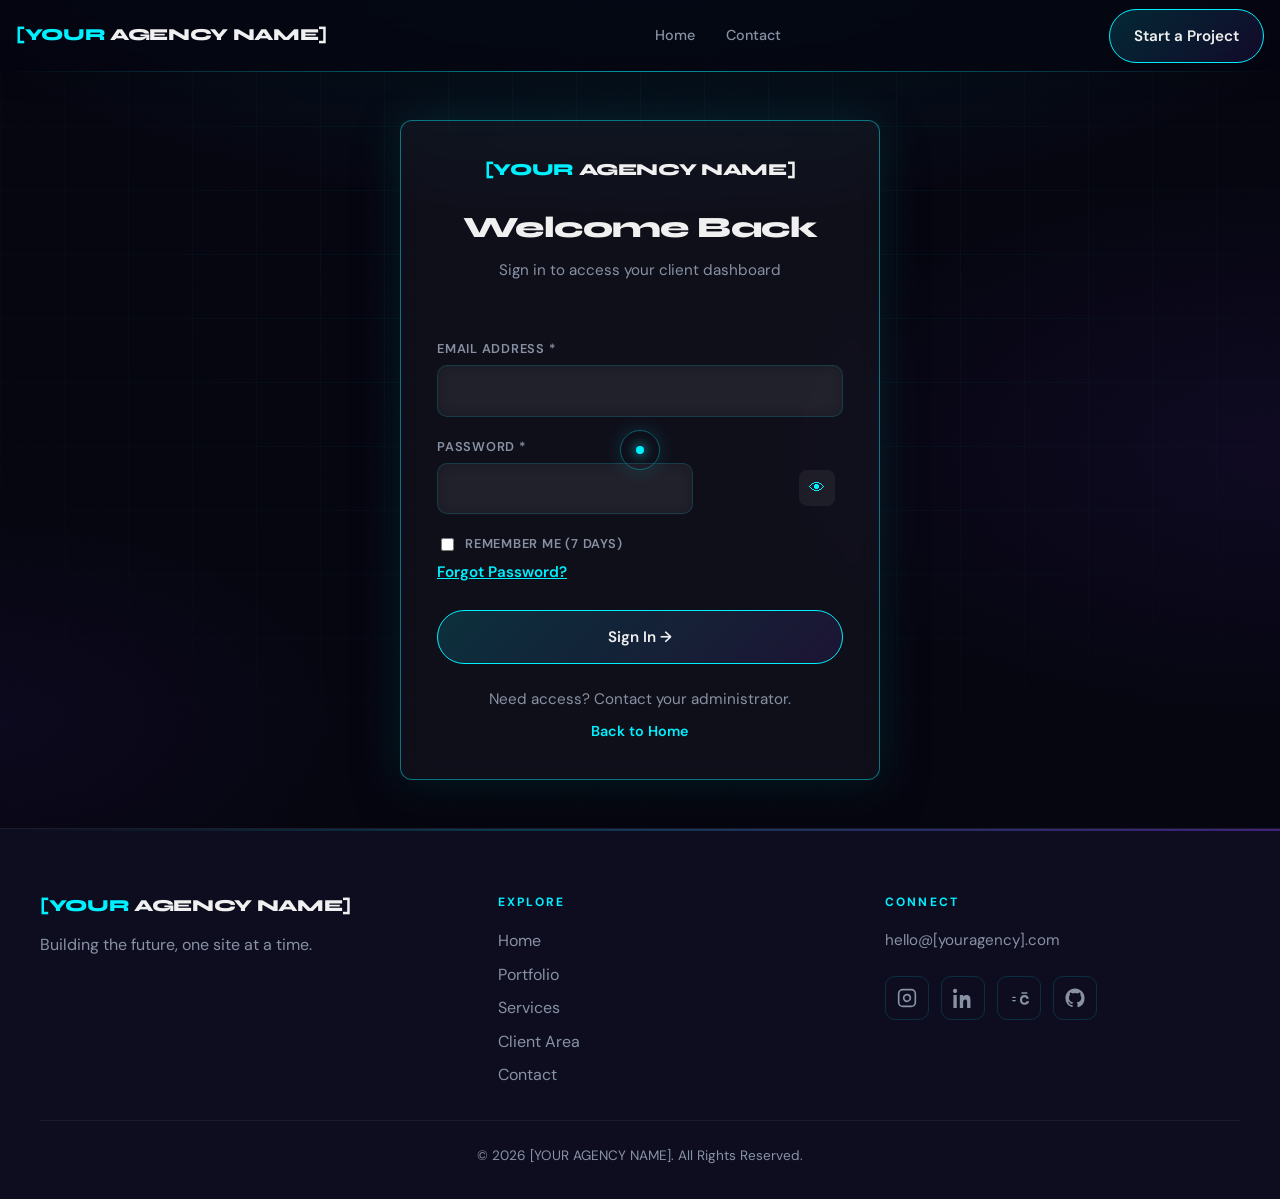
==== commit 31420068: "Security: admin-only accounts, forced password change, session hardening; services quote CTAs Co-aut" ====
--- a/client-area.html
+++ b/client-area.html
@@ -289,10 +289,157 @@
       </section>
     </main>
 
+    <div
+      id="agency-force-password-overlay"
+      class="agency-force-password-overlay"
+      role="dialog"
+      aria-modal="true"
+      aria-labelledby="agency-fp-heading"
+      aria-hidden="true"
+    >
+      <div class="agency-force-password-overlay__inner glass glass--static auth-card" id="agency-fp-card">
+        <div class="register-access-denied__icon" style="margin-bottom: 0.25rem" aria-hidden="true">
+          <svg class="agency-fp-lock" width="48" height="48" viewBox="0 0 24 24" fill="none" xmlns="http://www.w3.org/2000/svg">
+            <path
+              d="M7 11V8a5 5 0 0 1 10 0v3"
+              stroke="var(--accent-cyan, #22d3ee)"
+              stroke-width="2"
+              stroke-linecap="round"
+            />
+            <rect x="5" y="11" width="14" height="11" rx="2" stroke="currentColor" stroke-width="2" class="agency-fp-lock__body" />
+            <circle cx="12" cy="16.5" r="1.25" fill="currentColor" class="agency-fp-lock__dot" />
+          </svg>
+        </div>
+        <h2 id="agency-fp-heading" class="auth-card__title" style="margin-top: 0">Set Your New Password</h2>
+        <p class="auth-card__lead">
+          Your administrator set a temporary password for you. Please create a new password before continuing.
+        </p>
+        <form id="agency-fp-form" novalidate>
+          <div class="field">
+            <label for="agency-fp-new">New Password <span aria-hidden="true">*</span></label>
+            <input id="agency-fp-new" type="password" autocomplete="new-password" minlength="8" required aria-required="true" />
+            <div class="pw-strength" aria-hidden="true">
+              <div class="pw-strength__bar" id="agency-fp-bar"></div>
+            </div>
+            <p class="pw-strength__label" id="agency-fp-label" aria-live="polite"></p>
+            <span class="field__error" id="agency-fp-err-new" aria-live="polite"></span>
+          </div>
+          <div class="field">
+            <label for="agency-fp-new2">Confirm New Password <span aria-hidden="true">*</span></label>
+            <input id="agency-fp-new2" type="password" autocomplete="new-password" minlength="8" required aria-required="true" />
+            <span class="field__error" id="agency-fp-err-new2" aria-live="polite"></span>
+          </div>
+          <button type="submit" class="btn btn--primary btn--glow btn--magnetic" style="width: 100%; margin-top: 0.75rem">Set Password &amp; Continue →</button>
+        </form>
+      </div>
+    </div>
+
     <footer id="site-footer" class="site-footer"></footer>
 
     <script src="auth.js"></script>
     <script src="components.js"></script>
     <script src="dashboard.js"></script>
+    <script>
+      (function () {
+        "use strict";
+        function pwStrength(p) {
+          var score = 0;
+          if ((p || "").length >= 8) {
+            score++;
+          }
+          if (/[A-Z]/.test(p)) {
+            score++;
+          }
+          if (/[0-9]/.test(p)) {
+            score++;
+          }
+          if (/[^A-Za-z0-9]/.test(p)) {
+            score++;
+          }
+          if (score <= 1) {
+            return { cls: "pw-strength__bar--weak", label: "Weak" };
+          }
+          if (score <= 3) {
+            return { cls: "pw-strength__bar--fair", label: "Fair" };
+          }
+          return { cls: "pw-strength__bar--strong", label: "Strong" };
+        }
+        function setFpErr(id, msg) {
+          var el = document.getElementById(id);
+          if (el) {
+            el.textContent = msg || "";
+          }
+          var wrap = el && el.closest && el.closest(".field");
+          if (wrap) {
+            wrap.classList.toggle("field--error", !!msg);
+          }
+        }
+        function clearFpErrs() {
+          setFpErr("agency-fp-err-new", "");
+          setFpErr("agency-fp-err-new2", "");
+        }
+        var u = window.AgencyAuth && AgencyAuth.getCurrentUser();
+        if (!u || !u.forcePasswordChange) {
+          return;
+        }
+        var overlay = document.getElementById("agency-force-password-overlay");
+        var card = document.getElementById("agency-fp-card");
+        var form = document.getElementById("agency-fp-form");
+        var inpNew = document.getElementById("agency-fp-new");
+        var inpNew2 = document.getElementById("agency-fp-new2");
+        var bar = document.getElementById("agency-fp-bar");
+        var label = document.getElementById("agency-fp-label");
+        if (!overlay || !form || !inpNew) {
+          return;
+        }
+        function onEscapeBlock(ev) {
+          if (ev.key === "Escape") {
+            ev.preventDefault();
+            ev.stopPropagation();
+          }
+        }
+        document.addEventListener("keydown", onEscapeBlock, true);
+        overlay.classList.add("is-open");
+        overlay.setAttribute("aria-hidden", "false");
+        if (inpNew && bar && label) {
+          inpNew.addEventListener("input", function () {
+            bar.className = "pw-strength__bar " + pwStrength(inpNew.value).cls;
+            label.textContent = inpNew.value ? pwStrength(inpNew.value).label : "";
+          });
+        }
+        form.addEventListener("submit", function (e) {
+          e.preventDefault();
+          clearFpErrs();
+          if (card) {
+            card.classList.remove("auth-card--shake");
+          }
+          var p1 = (inpNew && inpNew.value) || "";
+          var p2 = (inpNew2 && inpNew2.value) || "";
+          var ok = true;
+          if (p1.length < 8) {
+            setFpErr("agency-fp-err-new", "Password must be at least 8 characters.");
+            ok = false;
+          }
+          if (p1 !== p2) {
+            setFpErr("agency-fp-err-new2", "Passwords do not match.");
+            ok = false;
+          }
+          if (!ok) {
+            if (card) {
+              card.classList.add("auth-card--shake");
+            }
+            return;
+          }
+          AgencyAuth.hashPassword(p1).then(function (h) {
+            AgencyAuth.updateUser(u.id, { password: h, forcePasswordChange: false });
+            document.removeEventListener("keydown", onEscapeBlock, true);
+            overlay.classList.remove("is-open");
+            overlay.setAttribute("aria-hidden", "true");
+            AgencyAuth.showToast("Password updated successfully. Welcome!", "success");
+            AgencyAuth.revealAuthPendingBody();
+          });
+        });
+      })();
+    </script>
   </body>
 </html>
--- a/style.css
+++ b/style.css
@@ -2708,3 +2708,109 @@
   margin: 0 0 0.75rem;
 }
 
+/* --- Auth security upgrade (append) --- */
+
+.auth-card__admin-note {
+  margin: 0 0 0.5rem;
+  color: var(--text-secondary);
+  font-size: 0.95rem;
+}
+
+.register-access-denied__sub {
+  margin-bottom: 0.25rem;
+}
+
+.register-access-denied__lock {
+  display: block;
+  margin: 0 auto;
+}
+
+.admin-add-user-modal {
+  position: fixed;
+  inset: 0;
+  z-index: 9100;
+  display: none;
+  align-items: center;
+  justify-content: center;
+  padding: 1.5rem;
+  background: rgba(5, 5, 16, 0.78);
+  -webkit-backdrop-filter: blur(10px);
+  backdrop-filter: blur(10px);
+}
+
+.admin-add-user-modal.is-open {
+  display: flex;
+}
+
+.admin-add-user-modal__backdrop {
+  position: absolute;
+  inset: 0;
+  cursor: default;
+}
+
+.admin-add-user-modal__card {
+  position: relative;
+  z-index: 1;
+  width: 100%;
+  max-width: 520px;
+  max-height: min(92vh, 900px);
+  overflow-y: auto;
+  padding: clamp(1.25rem, 3vw, 1.75rem);
+  border-radius: var(--radius);
+}
+
+.admin-add-user-modal__actions {
+  display: flex;
+  flex-wrap: wrap;
+  gap: 0.75rem;
+  justify-content: flex-end;
+  margin-top: 1.25rem;
+}
+
+.admin-modal__confirm--danger {
+  background: rgba(220, 38, 38, 0.25) !important;
+  border: 1px solid rgba(248, 113, 113, 0.65) !important;
+  color: #fecaca !important;
+}
+
+.admin-modal__confirm--danger:hover {
+  background: rgba(220, 38, 38, 0.4) !important;
+}
+
+.agency-force-password-overlay {
+  position: fixed;
+  inset: 0;
+  z-index: 9600;
+  display: none;
+  align-items: center;
+  justify-content: center;
+  padding: 1.5rem;
+  background: rgba(5, 5, 16, 0.88);
+  -webkit-backdrop-filter: blur(12px);
+  backdrop-filter: blur(12px);
+}
+
+.agency-force-password-overlay.is-open {
+  display: flex;
+}
+
+.agency-force-password-overlay__inner {
+  width: 100%;
+  max-width: 440px;
+  margin: 0 auto;
+}
+
+.agency-fp-lock {
+  display: block;
+  margin: 0 auto;
+  color: #f87171;
+}
+
+.agency-fp-lock__body {
+  stroke: #f87171;
+}
+
+.agency-fp-lock__dot {
+  fill: #f87171;
+}
+
